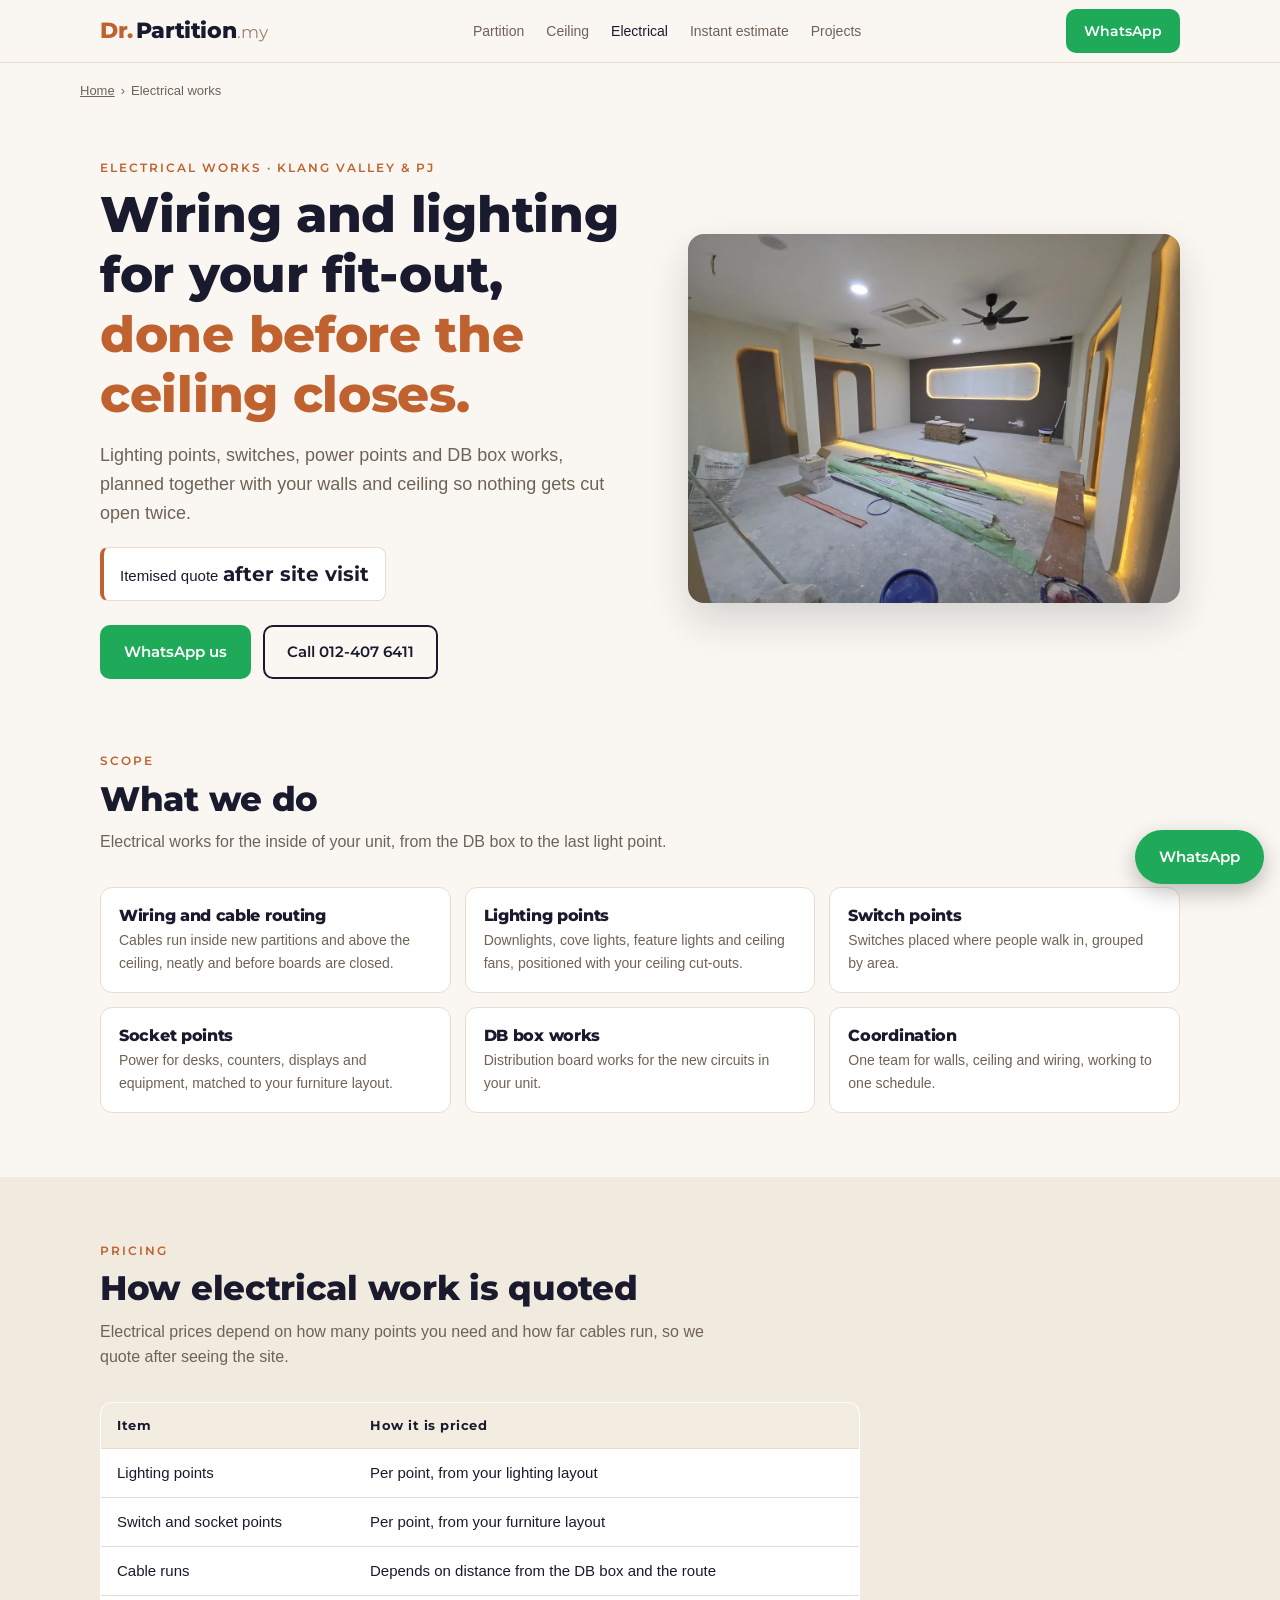
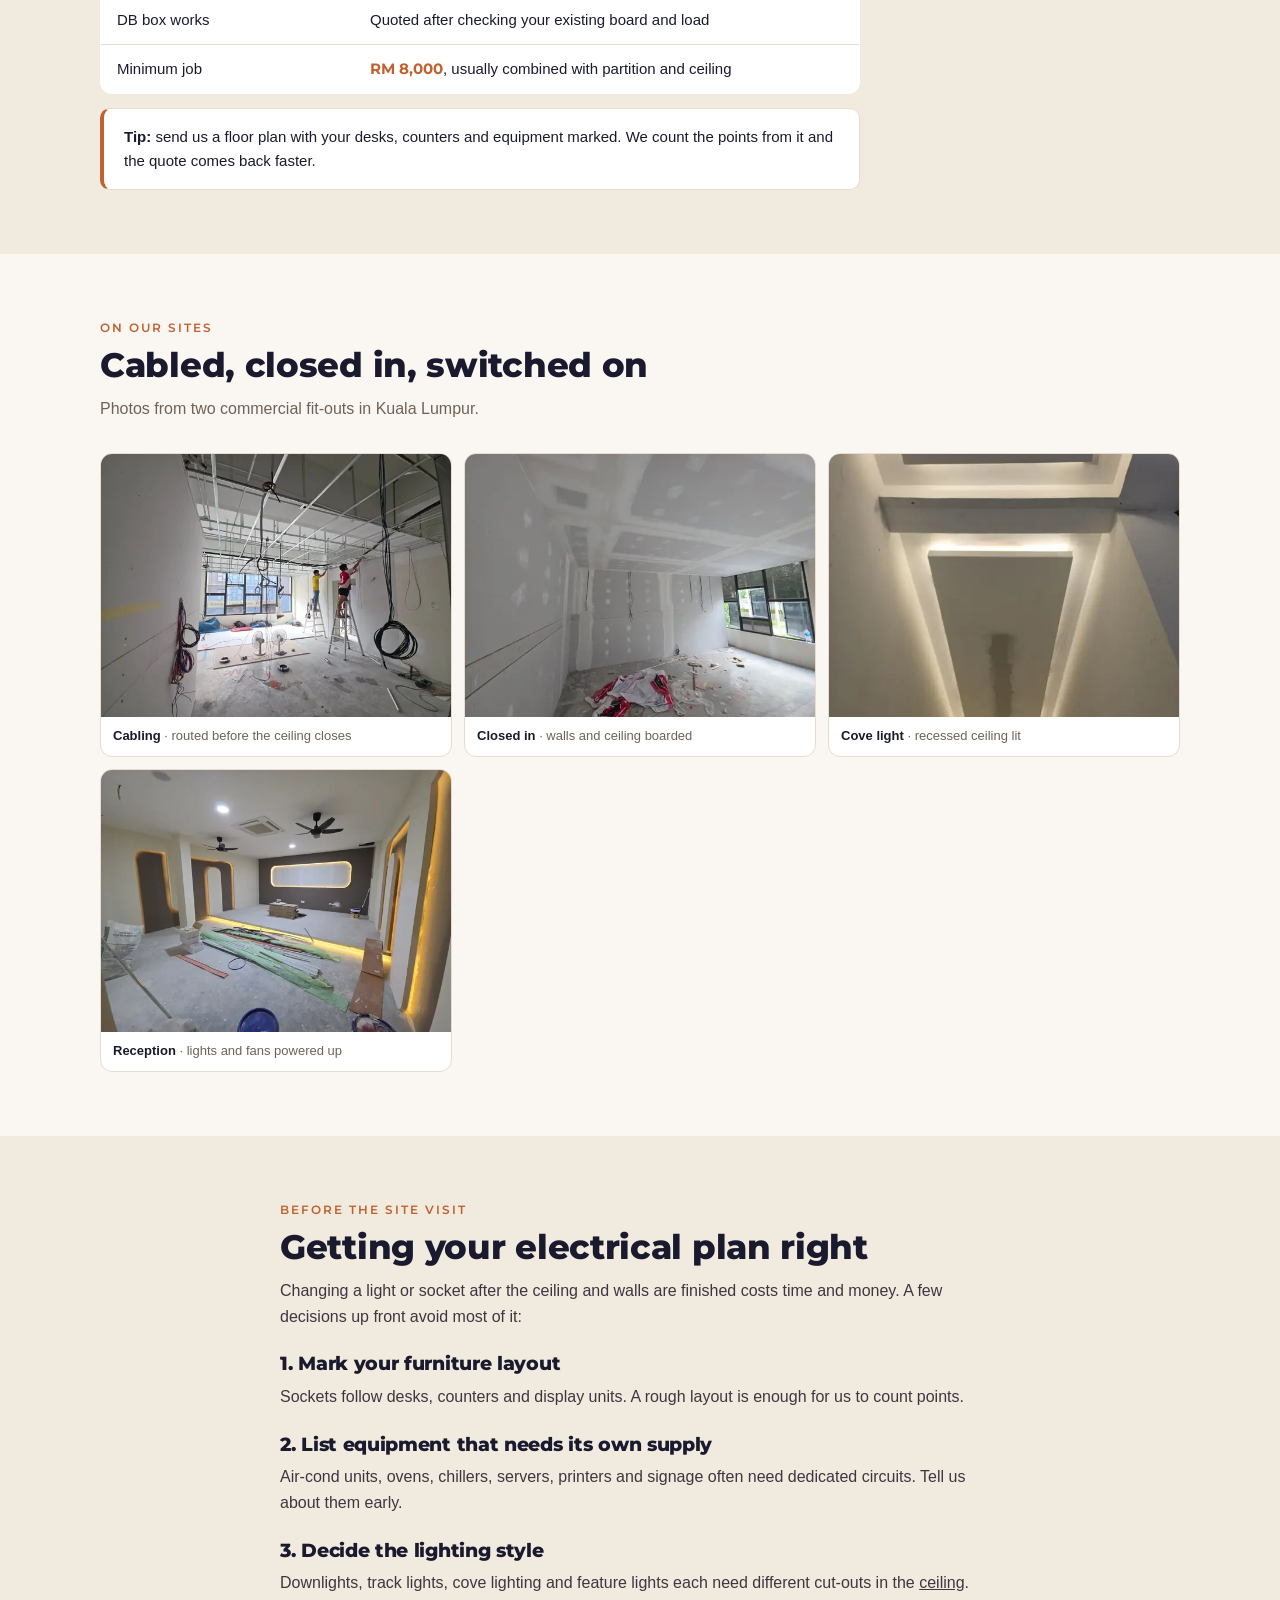
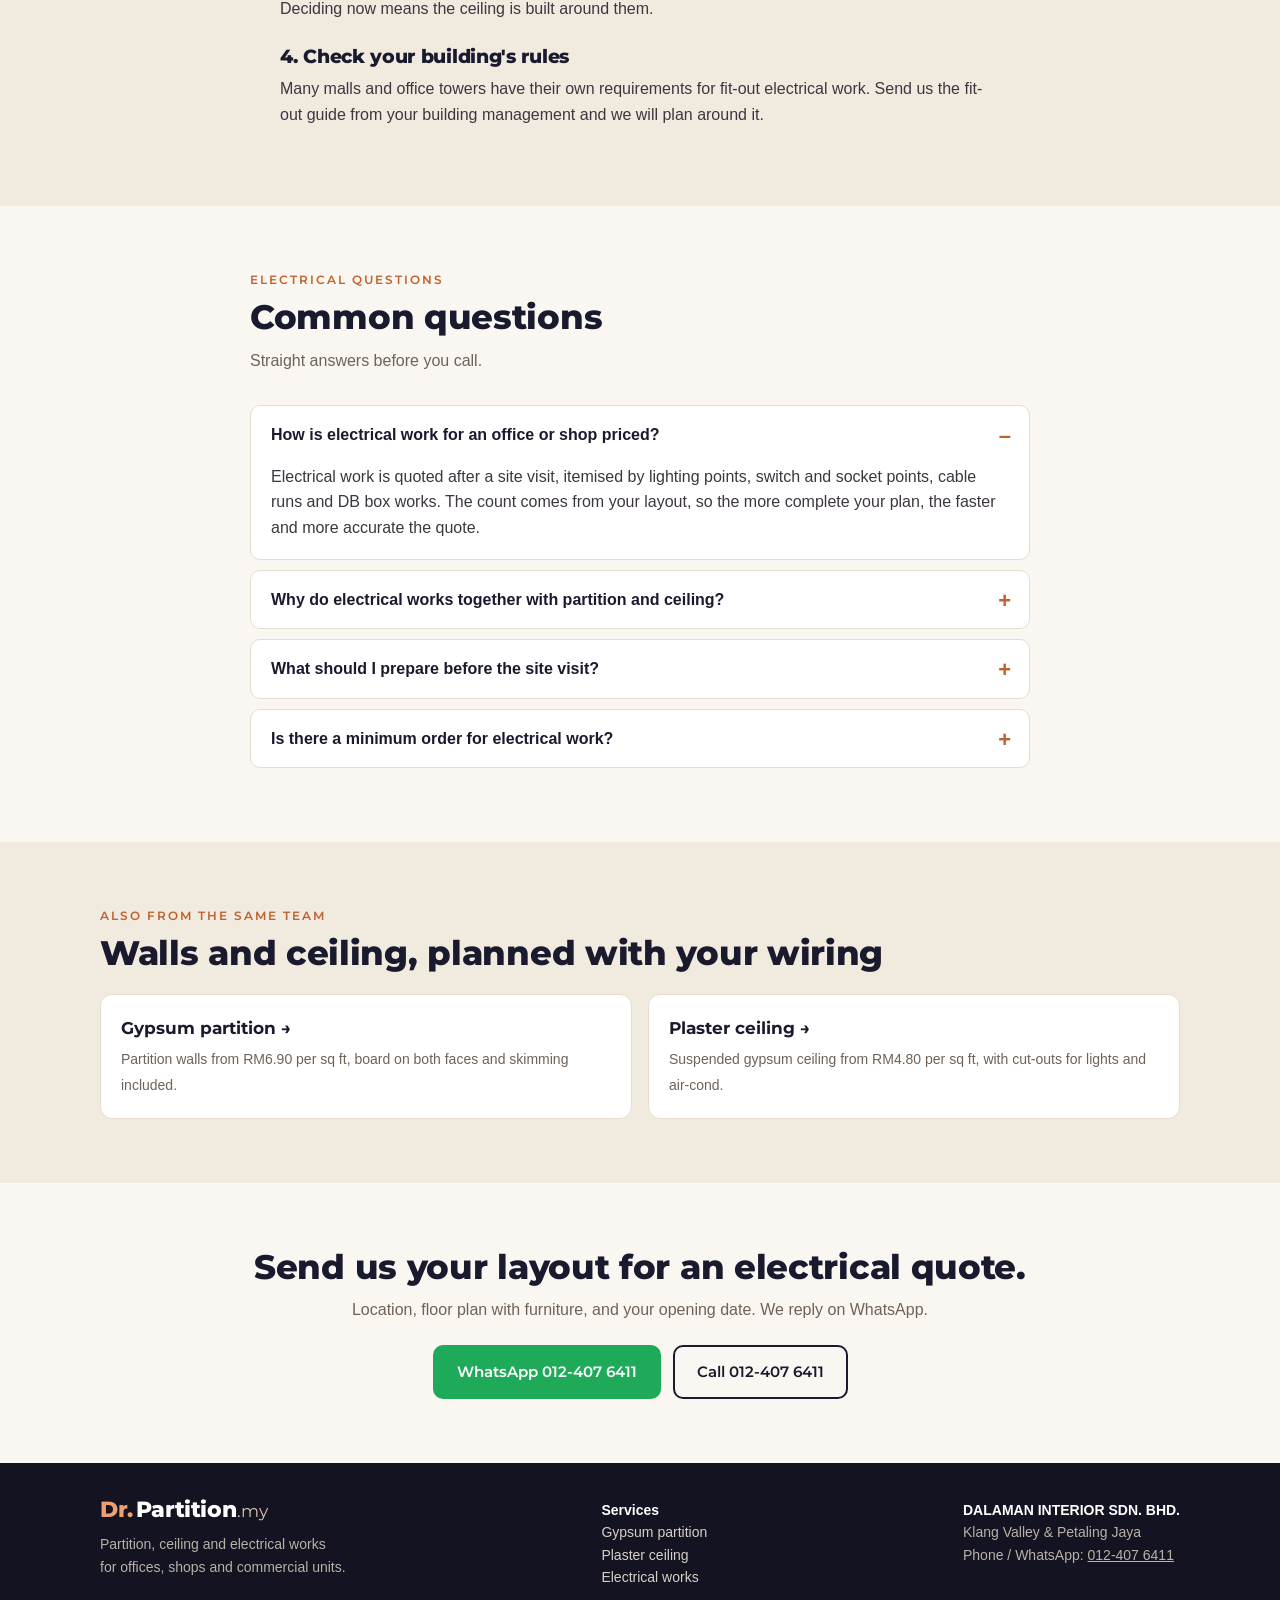
==== electrical/index.html @ 909a87c6 "Add partition, ceiling and electrical service pages Shared styles moved to css/site.css; home page l" ====
<!DOCTYPE html>
<html lang="en-MY">
<head>
<meta charset="UTF-8">
<meta name="viewport" content="width=device-width, initial-scale=1">
<title>Office &amp; Shop Electrical Works: Wiring, Lighting, DB Box | Klang Valley | Dr. Partition</title>
<meta name="description" content="Electrical works for office and shop fit-outs in Klang Valley and PJ: wiring, lighting points, switch and socket points and DB box works, done together with your partition and ceiling. Itemised quote after a site visit.">
<link rel="canonical" href="https://drpartition.my/electrical/">
<meta property="og:type" content="website">
<meta property="og:title" content="Office and Shop Electrical Works | Dr. Partition">
<meta property="og:description" content="Wiring, lighting, switch and socket points and DB box works, planned with your walls and ceiling.">
<meta property="og:url" content="https://drpartition.my/electrical/">
<meta property="og:image" content="https://drpartition.my/img/b5-reception.webp">
<meta name="theme-color" content="#1a1a2e">
<link rel="icon" href="data:image/svg+xml,%3Csvg xmlns='http://www.w3.org/2000/svg' viewBox='0 0 64 64'%3E%3Crect width='64' height='64' rx='12' fill='%231a1a2e'/%3E%3Ctext x='32' y='44' font-family='Arial' font-weight='800' font-size='34' text-anchor='middle' fill='%23f0a070'%3EDr%3C/text%3E%3C/svg%3E">
<link rel="preconnect" href="https://fonts.googleapis.com">
<link rel="preconnect" href="https://fonts.gstatic.com" crossorigin>
<link rel="stylesheet" href="https://fonts.googleapis.com/css2?family=Montserrat:wght@400;600;800&display=swap">
<link rel="stylesheet" href="../css/site.css">
<script type="application/ld+json">
{
  "@context":"https://schema.org",
  "@type":"Service",
  "name":"Electrical works for office and shop fit-outs",
  "serviceType":"Electrical wiring and lighting installation",
  "url":"https://drpartition.my/electrical/",
  "description":"Wiring and cable routing, lighting points, switch and socket points and DB box works for offices, shops and commercial units, coordinated with partition and ceiling works.",
  "provider":{"@type":"GeneralContractor","name":"Dr. Partition.my","legalName":"DALAMAN INTERIOR SDN. BHD.","telephone":"+60124076411","url":"https://drpartition.my/"},
  "areaServed":[{"@type":"City","name":"Petaling Jaya"},{"@type":"City","name":"Kuala Lumpur"},{"@type":"AdministrativeArea","name":"Klang Valley"}]
}
</script>
<script type="application/ld+json">
{
  "@context":"https://schema.org",
  "@type":"BreadcrumbList",
  "itemListElement":[
    {"@type":"ListItem","position":1,"name":"Home","item":"https://drpartition.my/"},
    {"@type":"ListItem","position":2,"name":"Electrical works","item":"https://drpartition.my/electrical/"}
  ]
}
</script>
<script type="application/ld+json">
{
  "@context":"https://schema.org",
  "@type":"FAQPage",
  "mainEntity":[
    {"@type":"Question","name":"How is electrical work for an office or shop priced?","acceptedAnswer":{"@type":"Answer","text":"Electrical work is quoted after a site visit, itemised by lighting points, switch and socket points, cable runs and DB box works. The count comes from your layout, so the more complete your plan, the faster and more accurate the quote."}},
    {"@type":"Question","name":"Why do electrical works together with partition and ceiling?","acceptedAnswer":{"@type":"Answer","text":"Cables have to run inside the walls and above the ceiling before the boards are closed. When one team does all three, wiring is pulled at the right moment and nothing has to be cut open again."}},
    {"@type":"Question","name":"What should I prepare before the site visit?","acceptedAnswer":{"@type":"Answer","text":"A floor plan with your furniture layout, where you want lights, switches and power points, and any equipment that needs its own supply such as air-cond, ovens, servers or signage."}},
    {"@type":"Question","name":"Is there a minimum order for electrical work?","acceptedAnswer":{"@type":"Answer","text":"Our minimum job is RM 8,000. Most clients combine electrical work with partition and ceiling works for their fit-out, which usually brings the job above the minimum."}}
  ]
}
</script>
</head>
<body>

<header class="top">
  <div class="wrap">
    <a href="../" class="brand" aria-label="Dr. Partition.my home"><span class="b-dr">Dr.</span><span>Partition</span><span class="b-tld">.my</span></a>
    <nav aria-label="Pages">
      <a href="../gypsum-partition/">Partition</a>
      <a href="../plaster-ceiling/">Ceiling</a>
      <a href="../electrical/" aria-current="page" style="color:var(--ink)">Electrical</a>
      <a href="../#estimate">Instant estimate</a>
      <a href="../#projects">Projects</a>
    </nav>
    <a class="btn btn-wa btn-sm" data-wa="Hi Dr. Partition, I'd like a quote for electrical works.">WhatsApp</a>
  </div>
</header>

<div class="wrap crumbs"><a href="../">Home</a><span>›</span>Electrical works</div>

<section class="hero">
  <div class="wrap">
    <div>
      <div class="eyebrow">Electrical works · Klang Valley &amp; PJ</div>
      <h1>Wiring and lighting for your fit-out, <em>done before the ceiling closes.</em></h1>
      <p class="sub">Lighting points, switches, power points and DB box works, planned together with your walls and ceiling so nothing gets cut open twice.</p>
      <div class="price-line">Itemised quote <b>after site visit</b></div>
      <div class="cta-row">
        <a class="btn btn-wa" data-wa="Hi Dr. Partition, I'd like a quote for electrical works.">WhatsApp us</a>
        <a class="btn btn-line" href="tel:+60124076411">Call 012-407 6411</a>
      </div>
    </div>
    <div class="hero-img"><img src="../img/b5-reception.webp" width="1200" height="900" alt="Reception area with downlights, feature wall lighting and ceiling fans installed" fetchpriority="high"></div>
  </div>
</section>

<section style="padding-top:24px">
  <div class="wrap">
    <div class="eyebrow">Scope</div>
    <h2>What we do</h2>
    <p class="lead">Electrical works for the inside of your unit, from the DB box to the last light point.</p>
    <div class="uses">
      <div><h3>Wiring and cable routing</h3><p>Cables run inside new partitions and above the ceiling, neatly and before boards are closed.</p></div>
      <div><h3>Lighting points</h3><p>Downlights, cove lights, feature lights and ceiling fans, positioned with your ceiling cut-outs.</p></div>
      <div><h3>Switch points</h3><p>Switches placed where people walk in, grouped by area.</p></div>
      <div><h3>Socket points</h3><p>Power for desks, counters, displays and equipment, matched to your furniture layout.</p></div>
      <div><h3>DB box works</h3><p>Distribution board works for the new circuits in your unit.</p></div>
      <div><h3>Coordination</h3><p>One team for walls, ceiling and wiring, working to one schedule.</p></div>
    </div>
  </div>
</section>

<section style="background:#f1eadf">
  <div class="wrap">
    <div class="eyebrow">Pricing</div>
    <h2>How electrical work is quoted</h2>
    <p class="lead">Electrical prices depend on how many points you need and how far cables run, so we quote after seeing the site.</p>
    <table class="price-table">
      <thead><tr><th>Item</th><th>How it is priced</th></tr></thead>
      <tbody>
        <tr><td>Lighting points</td><td>Per point, from your lighting layout</td></tr>
        <tr><td>Switch and socket points</td><td>Per point, from your furniture layout</td></tr>
        <tr><td>Cable runs</td><td>Depends on distance from the DB box and the route</td></tr>
        <tr><td>DB box works</td><td>Quoted after checking your existing board and load</td></tr>
        <tr><td>Minimum job</td><td><b>RM 8,000</b>, usually combined with partition and ceiling</td></tr>
      </tbody>
    </table>
    <div class="example"><b>Tip:</b> send us a floor plan with your desks, counters and equipment marked. We count the points from it and the quote comes back faster.</div>
  </div>
</section>

<section id="projects">
  <div class="wrap">
    <div class="eyebrow">On our sites</div>
    <h2>Cabled, closed in, switched on</h2>
    <p class="lead">Photos from two commercial fit-outs in Kuala Lumpur.</p>
    <div class="strip">
      <figure><img loading="lazy" src="../img/a5-cabling-s.webp" width="600" height="450" alt="Electrical cables routed through the ceiling space"><figcaption><b>Cabling</b> · routed before the ceiling closes</figcaption></figure>
      <figure><img loading="lazy" src="../img/a6-walls-ceiling-s.webp" width="600" height="450" alt="Walls and ceiling boarded after cabling"><figcaption><b>Closed in</b> · walls and ceiling boarded</figcaption></figure>
      <figure><img loading="lazy" src="../img/b4-lit-ceiling-s.webp" width="600" height="450" alt="Recessed ceiling with cove lighting switched on"><figcaption><b>Cove light</b> · recessed ceiling lit</figcaption></figure>
      <figure><img loading="lazy" src="../img/b5-reception-s.webp" width="600" height="450" alt="Reception with downlights and ceiling fans"><figcaption><b>Reception</b> · lights and fans powered up</figcaption></figure>
    </div>
  </div>
</section>

<section style="background:#f1eadf">
  <div class="wrap prose">
    <div class="eyebrow">Before the site visit</div>
    <h2>Getting your electrical plan right</h2>
    <p>Changing a light or socket after the ceiling and walls are finished costs time and money. A few decisions up front avoid most of it:</p>
    <h3>1. Mark your furniture layout</h3>
    <p>Sockets follow desks, counters and display units. A rough layout is enough for us to count points.</p>
    <h3>2. List equipment that needs its own supply</h3>
    <p>Air-cond units, ovens, chillers, servers, printers and signage often need dedicated circuits. Tell us about them early.</p>
    <h3>3. Decide the lighting style</h3>
    <p>Downlights, track lights, cove lighting and feature lights each need different cut-outs in the <a href="../plaster-ceiling/">ceiling</a>. Deciding now means the ceiling is built around them.</p>
    <h3>4. Check your building's rules</h3>
    <p>Many malls and office towers have their own requirements for fit-out electrical work. Send us the fit-out guide from your building management and we will plan around it.</p>
  </div>
</section>

<section id="faq">
  <div class="wrap" style="max-width:820px">
    <div class="eyebrow">Electrical questions</div>
    <h2>Common questions</h2>
    <p class="lead">Straight answers before you call.</p>
    <details open><summary>How is electrical work for an office or shop priced?</summary><p>Electrical work is quoted after a site visit, itemised by lighting points, switch and socket points, cable runs and DB box works. The count comes from your layout, so the more complete your plan, the faster and more accurate the quote.</p></details>
    <details><summary>Why do electrical works together with partition and ceiling?</summary><p>Cables have to run inside the walls and above the ceiling before the boards are closed. When one team does all three, wiring is pulled at the right moment and nothing has to be cut open again.</p></details>
    <details><summary>What should I prepare before the site visit?</summary><p>A floor plan with your furniture layout, where you want lights, switches and power points, and any equipment that needs its own supply such as air-cond, ovens, servers or signage.</p></details>
    <details><summary>Is there a minimum order for electrical work?</summary><p>Our minimum job is RM 8,000. Most clients combine electrical work with partition and ceiling works for their fit-out, which usually brings the job above the minimum.</p></details>
  </div>
</section>

<section style="background:#f1eadf">
  <div class="wrap">
    <div class="eyebrow">Also from the same team</div>
    <h2>Walls and ceiling, planned with your wiring</h2>
    <div class="related" style="margin-top:20px">
      <a href="../gypsum-partition/"><b>Gypsum partition →</b><span>Partition walls from RM6.90 per sq ft, board on both faces and skimming included.</span></a>
      <a href="../plaster-ceiling/"><b>Plaster ceiling →</b><span>Suspended gypsum ceiling from RM4.80 per sq ft, with cut-outs for lights and air-cond.</span></a>
    </div>
  </div>
</section>

<section class="final">
  <div class="wrap">
    <h2>Send us your layout for an electrical quote.</h2>
    <p style="color:var(--muted)">Location, floor plan with furniture, and your opening date. We reply on WhatsApp.</p>
    <div class="cta-row">
      <a class="btn btn-wa" data-wa="Hi Dr. Partition, I'd like a quote for electrical works. Location: ">WhatsApp 012-407 6411</a>
      <a class="btn btn-line" href="tel:+60124076411">Call 012-407 6411</a>
    </div>
  </div>
</section>

<footer>
  <div class="wrap">
    <div>
      <a href="../" class="brand on-dark"><span class="b-dr">Dr.</span><span>Partition</span><span class="b-tld">.my</span></a>
      <p style="margin-top:10px">Partition, ceiling and electrical works<br>for offices, shops and commercial units.</p>
    </div>
    <div class="links">
      <b>Services</b>
      <a href="../gypsum-partition/">Gypsum partition</a>
      <a href="../plaster-ceiling/">Plaster ceiling</a>
      <a href="../electrical/">Electrical works</a>
    </div>
    <div>
      <b>DALAMAN INTERIOR SDN. BHD.</b><br>
      Klang Valley &amp; Petaling Jaya<br>
      Phone / WhatsApp: <a href="tel:+60124076411">012-407 6411</a>
    </div>
  </div>
</footer>

<a class="btn btn-wa float-wa" data-wa="Hi Dr. Partition, I'd like a quote for electrical works." aria-label="WhatsApp Dr. Partition">WhatsApp</a>

<script>
document.querySelectorAll('[data-wa]').forEach(function (a) {
  a.href = 'https://wa.me/60124076411?text=' + encodeURIComponent(a.getAttribute('data-wa'));
  a.target = '_blank'; a.rel = 'noopener';
});
</script>
</body>
</html>
---- css/site.css ----
:root { --ink:#1a1a2e; --accent:#c0622f; --accent-d:#a4501f; --muted:#6f6257; --line:#e6ddd0; --bg:#faf7f2; --card:#fff; --wa:#1faa59; }
* { box-sizing:border-box; margin:0; padding:0; }
html { scroll-behavior:smooth; }
body { font-family:-apple-system,BlinkMacSystemFont,'Segoe UI',Roboto,sans-serif; color:var(--ink); background:var(--bg); line-height:1.6; font-size:16px; }
img { max-width:100%; height:auto; display:block; }
a { color:inherit; }
h1,h2,h3 { font-family:'Montserrat',sans-serif; line-height:1.2; letter-spacing:-.3px; }
h2 { font-size:clamp(24px,3.4vw,34px); font-weight:800; margin-bottom:10px; }
.wrap { max-width:1120px; margin:0 auto; padding:0 20px; }
section { padding:64px 0; }
.lead { color:var(--muted); max-width:640px; margin-bottom:32px; }
.eyebrow { font-family:'Montserrat',sans-serif; font-weight:600; font-size:12px; letter-spacing:2px; text-transform:uppercase; color:var(--accent); margin-bottom:8px; }

.brand { font-family:'Montserrat',sans-serif; font-weight:800; font-size:22px; letter-spacing:-.4px; color:var(--ink); text-decoration:none; white-space:nowrap; display:inline-flex; align-items:baseline; line-height:1; }
.brand .b-dr { color:var(--accent); margin-right:3px; }
.brand .b-tld { font-weight:400; color:#9a8470; letter-spacing:0; font-size:.78em; margin-left:1px; }
.brand.on-dark { color:#fff; } .brand.on-dark .b-dr { color:#f0a070; } .brand.on-dark .b-tld { color:#d9c7b3; }

header.top { position:sticky; top:0; z-index:20; background:rgba(250,247,242,.94); backdrop-filter:blur(8px); border-bottom:1px solid var(--line); }
header.top .wrap { display:flex; align-items:center; justify-content:space-between; height:62px; gap:16px; }
header.top nav { display:flex; gap:22px; font-size:14px; }
header.top nav a { text-decoration:none; color:var(--muted); }
header.top nav a:hover { color:var(--ink); }

.btn { display:inline-flex; align-items:center; justify-content:center; gap:8px; font-family:'Montserrat',sans-serif; font-weight:600; font-size:15px; padding:13px 22px; border-radius:10px; text-decoration:none; border:2px solid transparent; cursor:pointer; white-space:nowrap; }
.btn-wa { background:var(--wa); color:#fff; } .btn-wa:hover { background:#17904a; }
.btn-main { background:var(--accent); color:#fff; } .btn-main:hover { background:var(--accent-d); }
.btn-line { border-color:var(--ink); color:var(--ink); background:transparent; } .btn-line:hover { background:var(--ink); color:#fff; }
.btn-sm { padding:9px 16px; font-size:14px; }

.hero { padding:56px 0 48px; }
.hero .wrap { display:grid; grid-template-columns:1.05fr .95fr; gap:44px; align-items:center; }
.hero h1 { font-size:clamp(30px,4.6vw,50px); font-weight:800; margin-bottom:16px; }
.hero h1 em { font-style:normal; color:var(--accent); }
.hero p.sub { font-size:18px; color:var(--muted); margin-bottom:20px; max-width:520px; }
.price-line { display:inline-block; background:#fff; border:1px solid var(--line); border-left:4px solid var(--accent); border-radius:8px; padding:10px 16px; margin-bottom:24px; font-size:15px; }
.price-line b { font-family:'Montserrat',sans-serif; font-size:20px; }
.cta-row { display:flex; flex-wrap:wrap; gap:12px; }
.hero-img { border-radius:16px; overflow:hidden; aspect-ratio:4/3; background:#ddd; box-shadow:0 18px 40px rgba(26,26,46,.16); }
.hero-img img { width:100%; height:100%; object-fit:cover; }

.facts { background:var(--ink); color:#fff; padding:0; }
.facts .wrap { display:grid; grid-template-columns:repeat(4,1fr); }
.fact { padding:22px 14px; text-align:center; border-left:1px solid rgba(255,255,255,.12); }
.fact:first-child { border-left:0; }
.fact b { display:block; font-family:'Montserrat',sans-serif; font-size:22px; font-weight:800; color:#f0a070; }
.fact span { font-size:13px; color:#d6d0c8; }

.cards { display:grid; grid-template-columns:repeat(3,1fr); gap:20px; }
.card { background:var(--card); border:1px solid var(--line); border-radius:14px; padding:26px; display:flex; flex-direction:column; }
.card h3 { font-size:20px; font-weight:800; margin-bottom:6px; }
.card .from { font-family:'Montserrat',sans-serif; font-weight:800; font-size:26px; color:var(--accent); margin:6px 0 2px; }
.card .from small { display:block; font-size:13px; font-weight:600; color:var(--muted); }
.card ul { list-style:none; margin-top:14px; font-size:15px; color:#3d3640; }
.card li { padding:5px 0 5px 22px; position:relative; }
.card li::before { content:""; position:absolute; left:2px; top:13px; width:10px; height:6px; border-left:2px solid var(--accent); border-bottom:2px solid var(--accent); transform:rotate(-45deg); }

#estimate { background:#f1eadf; }
.calc { display:grid; grid-template-columns:1fr 1fr; gap:28px; background:#fff; border:1px solid var(--line); border-radius:16px; padding:28px; }
.field { margin-bottom:18px; }
.field label { display:block; font-weight:600; font-size:14px; margin-bottom:4px; }
.field small { display:block; color:var(--muted); font-size:13px; margin-bottom:6px; }
.field input[type=number] { width:100%; padding:12px 14px; font-size:17px; border:1px solid #cfc4b4; border-radius:9px; background:#fff; color:var(--ink); }
.field input[type=number]:focus { outline:2px solid var(--accent); border-color:var(--accent); }
.check { display:flex; gap:10px; align-items:flex-start; font-size:15px; }
.check input { width:20px; height:20px; margin-top:2px; accent-color:var(--accent); }
.result { background:var(--ink); color:#fff; border-radius:12px; padding:24px; display:flex; flex-direction:column; justify-content:center; }
.result .r-label { font-size:13px; letter-spacing:1.5px; text-transform:uppercase; color:#d6d0c8; }
.result .r-amt { font-family:'Montserrat',sans-serif; font-weight:800; font-size:clamp(24px,3.4vw,34px); color:#f0a070; margin:6px 0 10px; }
.result .r-note { font-size:14px; color:#e9e4dc; margin-bottom:18px; min-height:44px; }
.result .fine { font-size:12px; color:#b9b2a8; margin-top:14px; }

.why { display:grid; grid-template-columns:repeat(4,1fr); gap:18px; }
.why div { border-top:3px solid var(--accent); padding-top:14px; }
.why h3 { font-size:17px; font-weight:800; margin-bottom:6px; }
.why p { font-size:15px; color:var(--muted); }

.proj { margin-bottom:40px; }
.proj-head { display:flex; flex-wrap:wrap; align-items:baseline; gap:10px; margin-bottom:14px; }
.proj-head h3 { font-size:20px; font-weight:800; }
.tag { font-size:12px; font-weight:600; background:#f3e3d6; color:var(--accent-d); border-radius:20px; padding:3px 10px; }
.strip { display:grid; grid-template-columns:repeat(3,1fr); gap:12px; }
figure { background:#fff; border:1px solid var(--line); border-radius:12px; overflow:hidden; }
figure img { width:100%; aspect-ratio:4/3; object-fit:cover; background:#e9e2d6; }
figcaption { padding:9px 12px; font-size:13px; color:var(--muted); }
figcaption b { color:var(--ink); }

.steps { display:grid; grid-template-columns:repeat(4,1fr); gap:18px; counter-reset:s; }
.step { background:#fff; border:1px solid var(--line); border-radius:12px; padding:20px; counter-increment:s; }
.step::before { content:counter(s); display:inline-flex; width:32px; height:32px; border-radius:50%; background:var(--accent); color:#fff; align-items:center; justify-content:center; font-family:'Montserrat',sans-serif; font-weight:800; margin-bottom:10px; }
.step h3 { font-size:16px; font-weight:800; margin-bottom:4px; }
.step p { font-size:14px; color:var(--muted); }

#id-firms { background:var(--ink); color:#fff; }
#id-firms .wrap { display:grid; grid-template-columns:1.2fr .8fr; gap:36px; align-items:center; }
#id-firms p { color:#d6d0c8; margin-bottom:10px; }
#id-firms ul { list-style:none; margin:14px 0 0; }
#id-firms li { padding:6px 0 6px 24px; position:relative; color:#efeae2; }
#id-firms li::before { content:""; position:absolute; left:2px; top:15px; width:10px; height:6px; border-left:2px solid #f0a070; border-bottom:2px solid #f0a070; transform:rotate(-45deg); }
#id-firms .box { background:rgba(255,255,255,.06); border:1px solid rgba(255,255,255,.14); border-radius:14px; padding:26px; text-align:center; }

details { background:#fff; border:1px solid var(--line); border-radius:10px; margin-bottom:10px; }
summary { cursor:pointer; padding:16px 20px; font-weight:600; list-style:none; position:relative; padding-right:44px; }
summary::-webkit-details-marker { display:none; }
summary::after { content:"+"; position:absolute; right:18px; top:12px; font-size:22px; color:var(--accent); }
details[open] summary::after { content:"–"; }
details p { padding:0 20px 18px; color:#3d3640; }

.final { text-align:center; }
.final .cta-row { justify-content:center; margin-top:22px; }
footer { background:#131322; color:#b9b2a8; padding:36px 0 90px; font-size:14px; }
footer .wrap { display:flex; flex-wrap:wrap; justify-content:space-between; gap:20px; }
footer b { color:#fff; }
.float-wa { position:fixed; right:16px; bottom:16px; z-index:30; box-shadow:0 8px 22px rgba(0,0,0,.25); border-radius:40px; }

@media (max-width:900px) {
  .hero .wrap, .calc, #id-firms .wrap { grid-template-columns:1fr; }
  .cards, .why, .steps { grid-template-columns:1fr 1fr; }
  header.top nav { display:none; }
}
@media (max-width:600px) {
  section { padding:44px 0; }
  .hero { padding:32px 0 36px; }
  .cards, .why, .steps { grid-template-columns:1fr; }
  .facts .wrap { grid-template-columns:1fr 1fr; }
  .fact:nth-child(3) { border-left:0; }
  .fact:nth-child(n+3) { border-top:1px solid rgba(255,255,255,.12); }
  .strip { grid-template-columns:1fr 1fr; }
  .cta-row .btn { flex:1 1 100%; }
  .calc { padding:18px; }
}

/* sub pages */
.crumbs { font-size:13px; color:var(--muted); padding:18px 0 0; }
.crumbs a { color:var(--muted); }
.crumbs span { margin:0 6px; }
.split { display:grid; grid-template-columns:1fr 1fr; gap:22px; }
.box-in, .box-out { background:#fff; border:1px solid var(--line); border-radius:14px; padding:24px; }
.box-in { border-top:4px solid var(--wa); }
.box-out { border-top:4px solid #b9b2a8; }
.box-in h3, .box-out h3 { font-size:18px; font-weight:800; margin-bottom:8px; }
.ticks { list-style:none; font-size:15px; color:#3d3640; }
.ticks li { padding:5px 0 5px 22px; position:relative; }
.ticks li::before { content:""; position:absolute; left:2px; top:13px; width:10px; height:6px; border-left:2px solid var(--accent); border-bottom:2px solid var(--accent); transform:rotate(-45deg); }
.dashes { list-style:none; font-size:15px; color:#3d3640; }
.dashes li { padding:5px 0 5px 22px; position:relative; }
.dashes li::before { content:""; position:absolute; left:3px; top:16px; width:10px; height:2px; background:#b9b2a8; }
.prose { max-width:760px; }
.prose p { margin-bottom:14px; color:#3d3640; }
.prose h3 { font-size:19px; font-weight:800; margin:24px 0 8px; }
.price-table { width:100%; max-width:760px; border-collapse:collapse; background:#fff; border:1px solid var(--line); border-radius:12px; overflow:hidden; font-size:15px; margin:8px 0 14px; }
.price-table th, .price-table td { text-align:left; padding:12px 16px; border-bottom:1px solid var(--line); vertical-align:top; }
.price-table th { background:#f3ece1; font-family:'Montserrat',sans-serif; font-size:13px; letter-spacing:.5px; }
.price-table tr:last-child td { border-bottom:0; }
.price-table td b { font-family:'Montserrat',sans-serif; color:var(--accent); }
.example { background:#fff; border:1px solid var(--line); border-left:4px solid var(--accent); border-radius:10px; padding:16px 20px; max-width:760px; font-size:15px; }
.uses { display:grid; grid-template-columns:repeat(3,1fr); gap:14px; }
.uses div { background:#fff; border:1px solid var(--line); border-radius:12px; padding:18px; }
.uses h3 { font-size:16px; font-weight:800; margin-bottom:4px; }
.uses p { font-size:14px; color:var(--muted); }
.related { display:grid; grid-template-columns:repeat(2,1fr); gap:16px; }
.related a { display:block; background:#fff; border:1px solid var(--line); border-radius:12px; padding:20px; text-decoration:none; }
.related a:hover { border-color:var(--accent); }
.related b { font-family:'Montserrat',sans-serif; font-size:17px; display:block; margin-bottom:4px; }
.related span { font-size:14px; color:var(--muted); }
.card .more { margin-top:auto; padding-top:16px; font-family:'Montserrat',sans-serif; font-weight:600; font-size:14px; color:var(--accent); text-decoration:none; }
.card .more:hover { color:var(--accent-d); }
footer .links a { display:block; color:#d6d0c8; text-decoration:none; }
footer .links a:hover { color:#fff; }
@media (max-width:900px) { .split, .uses { grid-template-columns:1fr 1fr; } }
@media (max-width:600px) { .split, .uses, .related { grid-template-columns:1fr; } .price-table th, .price-table td { padding:10px 12px; } }
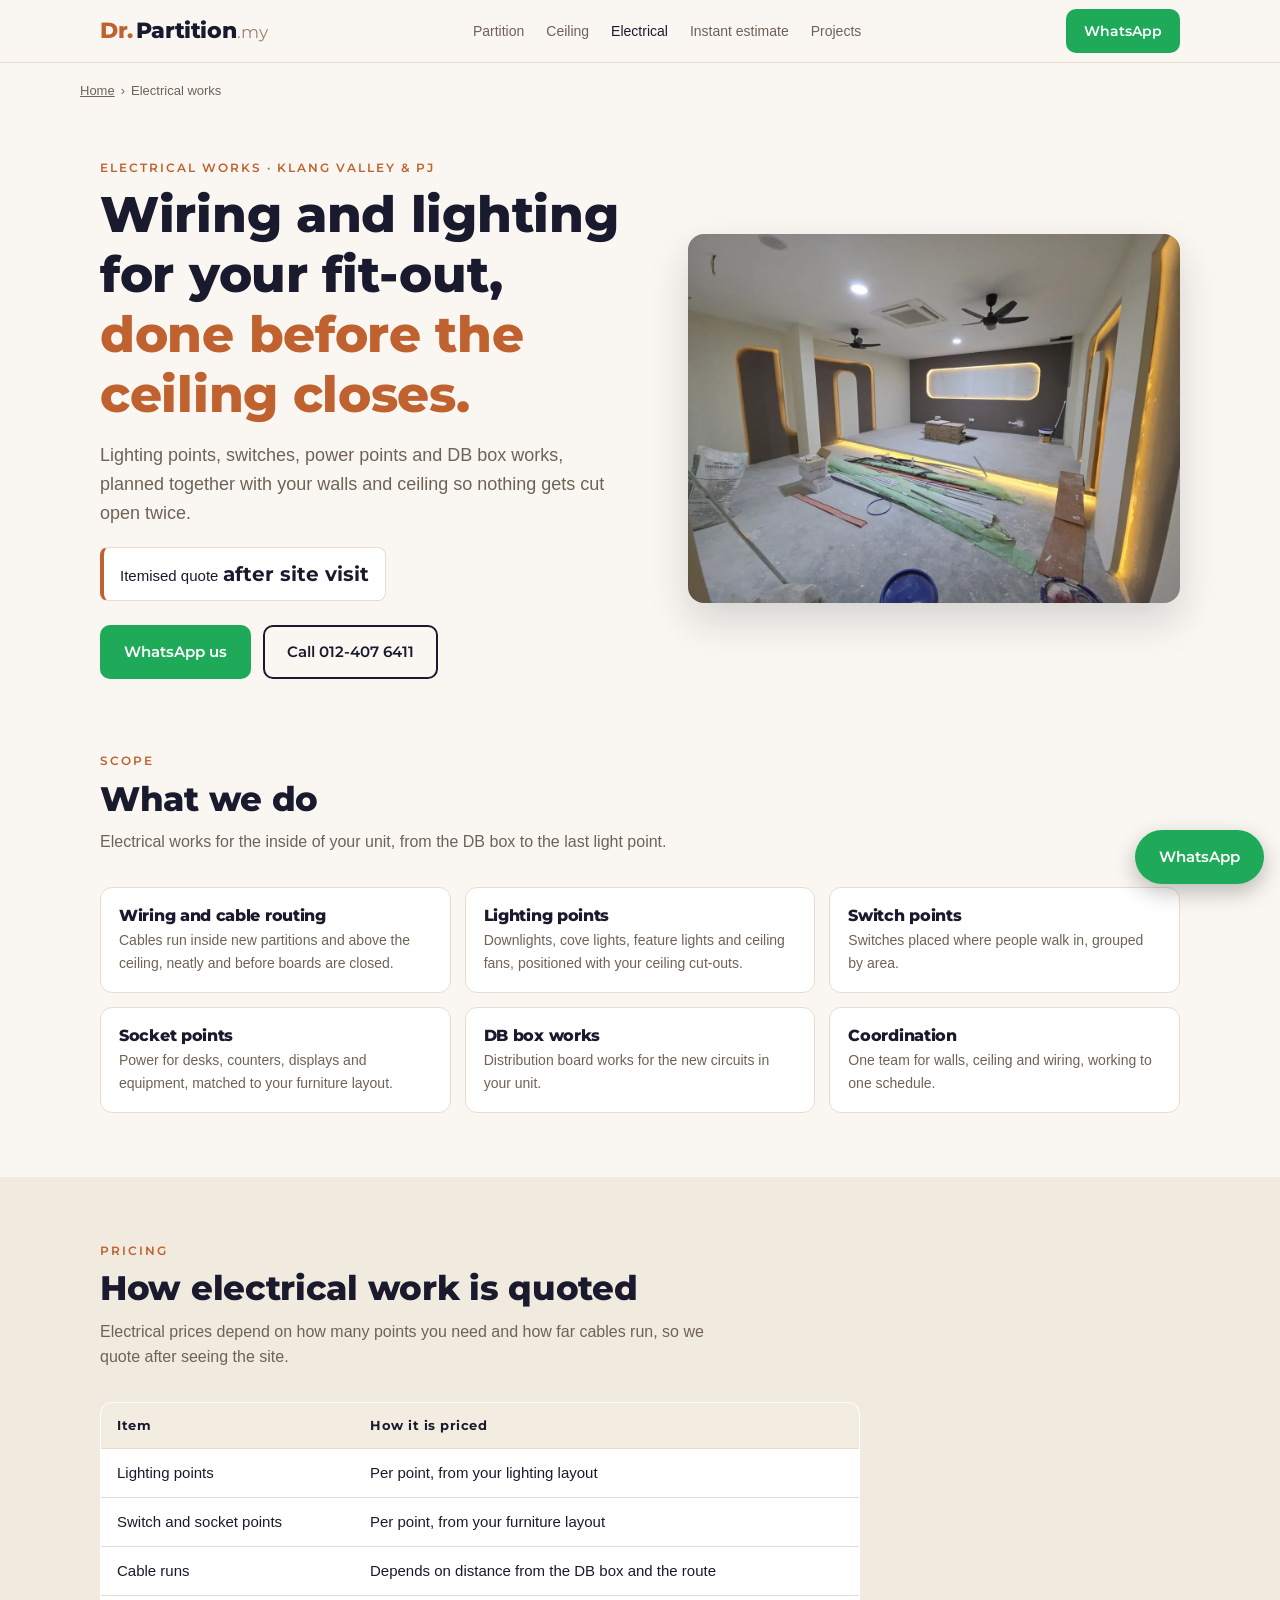
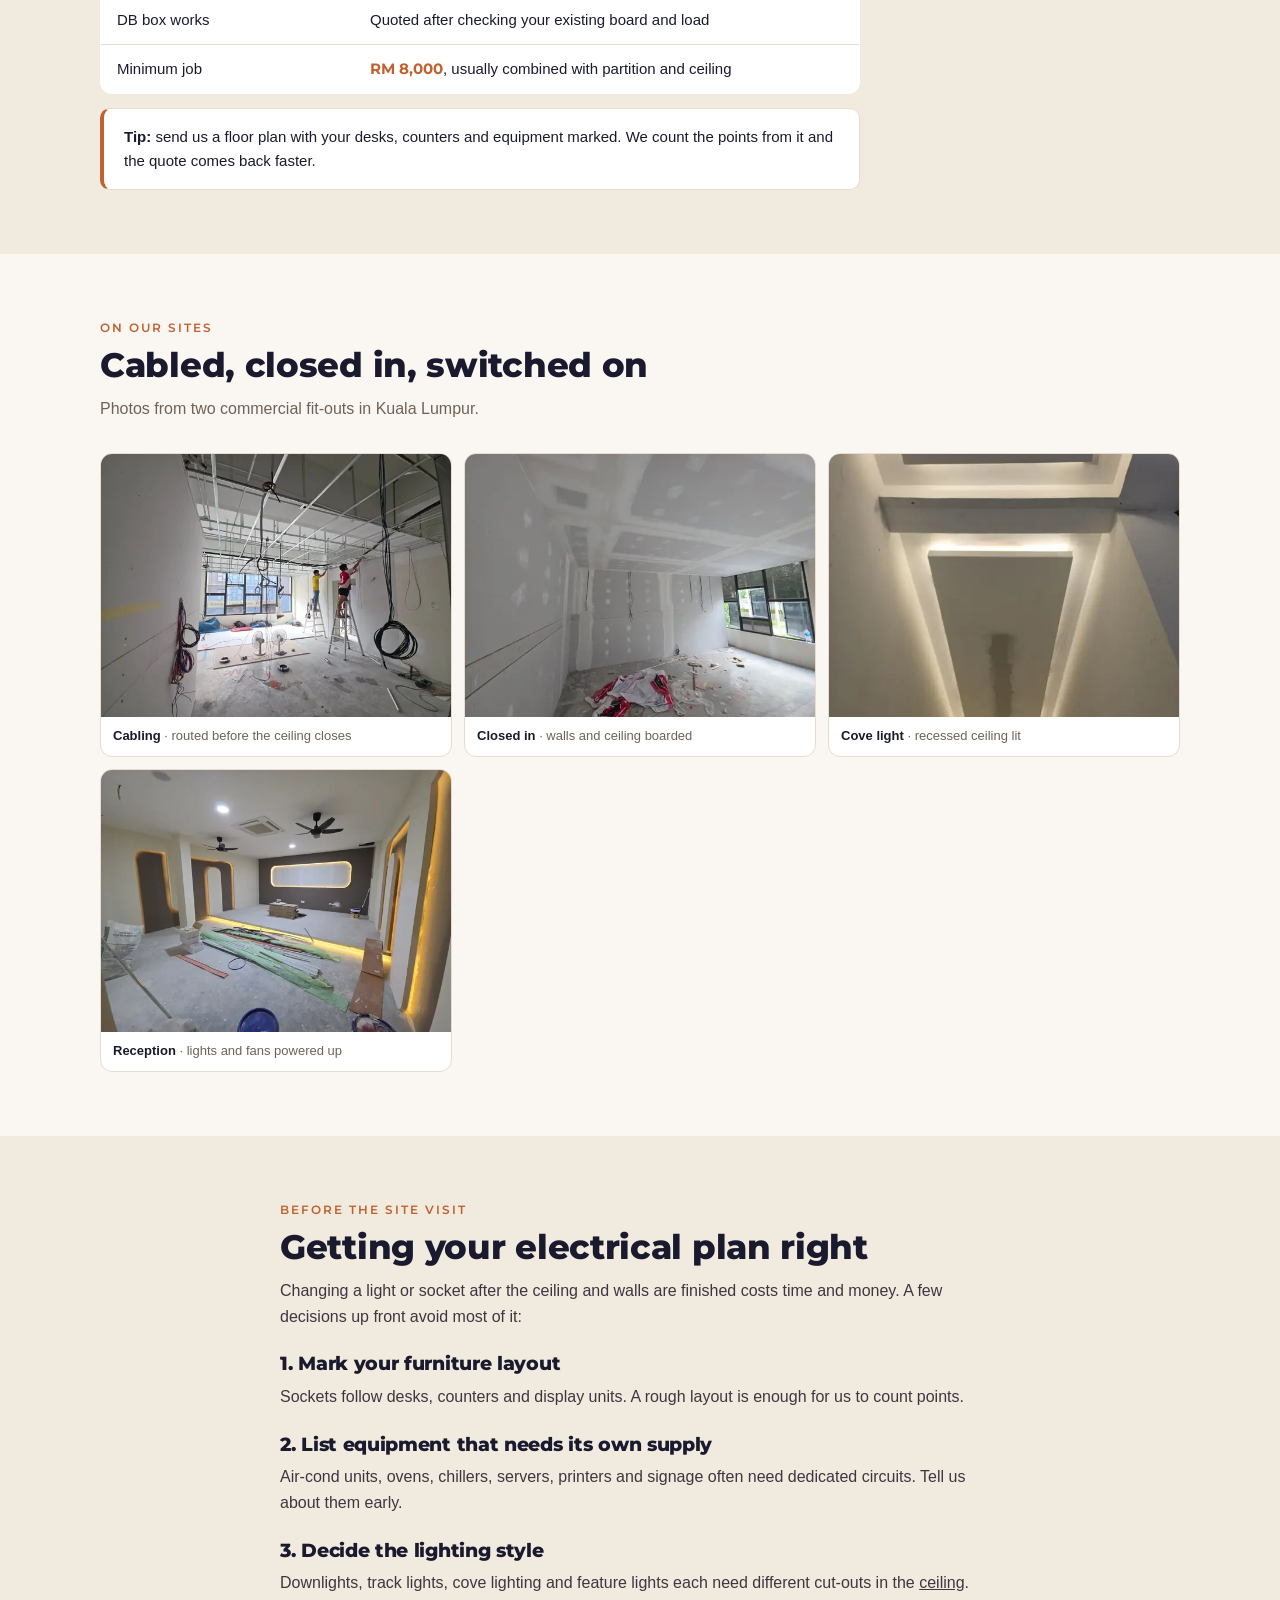
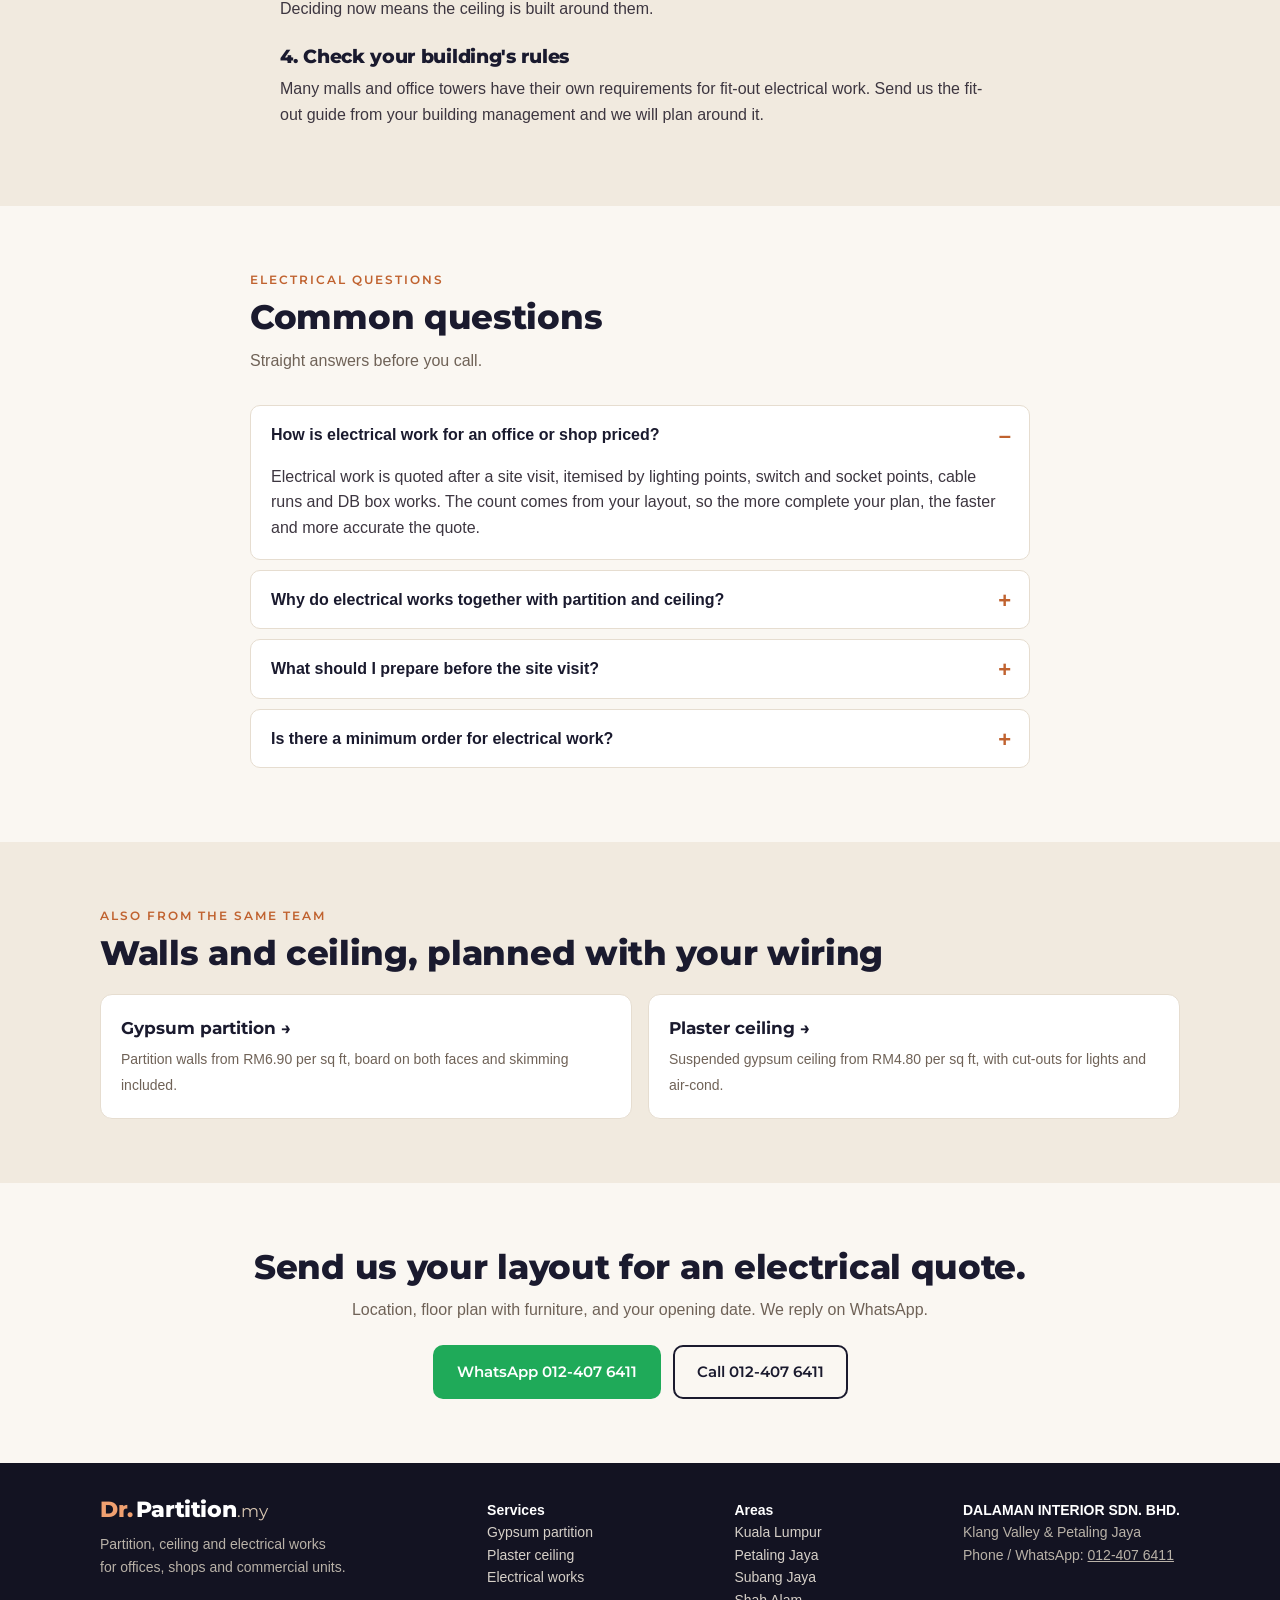
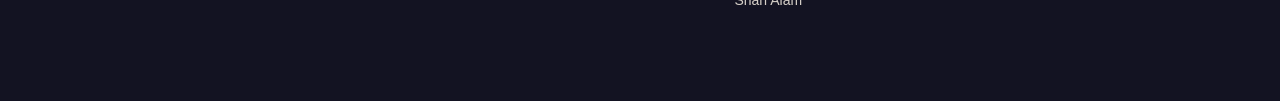
==== commit 61139161: "Add area pages (KL, PJ, Subang Jaya, Shah Alam), llms.txt, footer area links Co-Authored-By: Claude " ====
--- a/electrical/index.html
+++ b/electrical/index.html
@@ -197,6 +197,13 @@
       <a href="../plaster-ceiling/">Plaster ceiling</a>
       <a href="../electrical/">Electrical works</a>
     </div>
+    <div class="links">
+      <b>Areas</b>
+      <a href="../partition-ceiling-kuala-lumpur/">Kuala Lumpur</a>
+      <a href="../partition-ceiling-petaling-jaya/">Petaling Jaya</a>
+      <a href="../partition-ceiling-subang-jaya/">Subang Jaya</a>
+      <a href="../partition-ceiling-shah-alam/">Shah Alam</a>
+    </div>
     <div>
       <b>DALAMAN INTERIOR SDN. BHD.</b><br>
       Klang Valley &amp; Petaling Jaya<br>
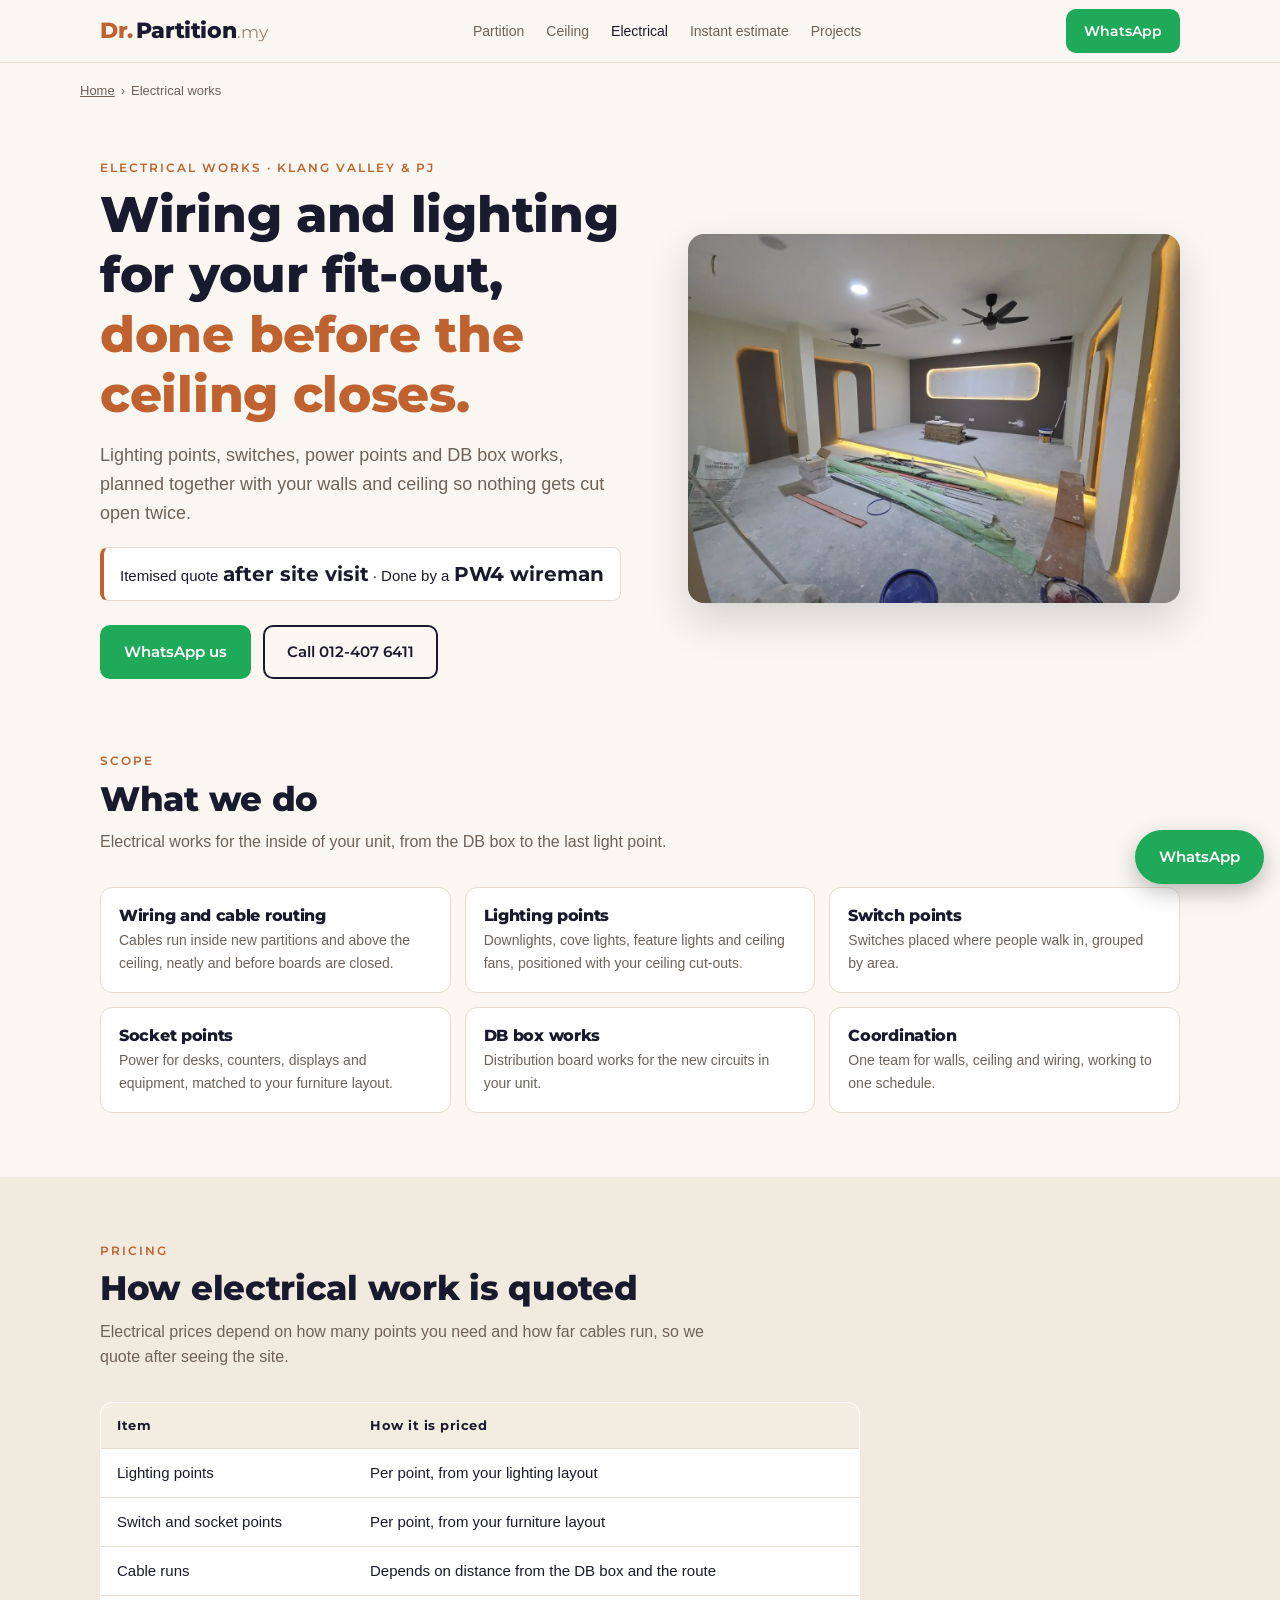
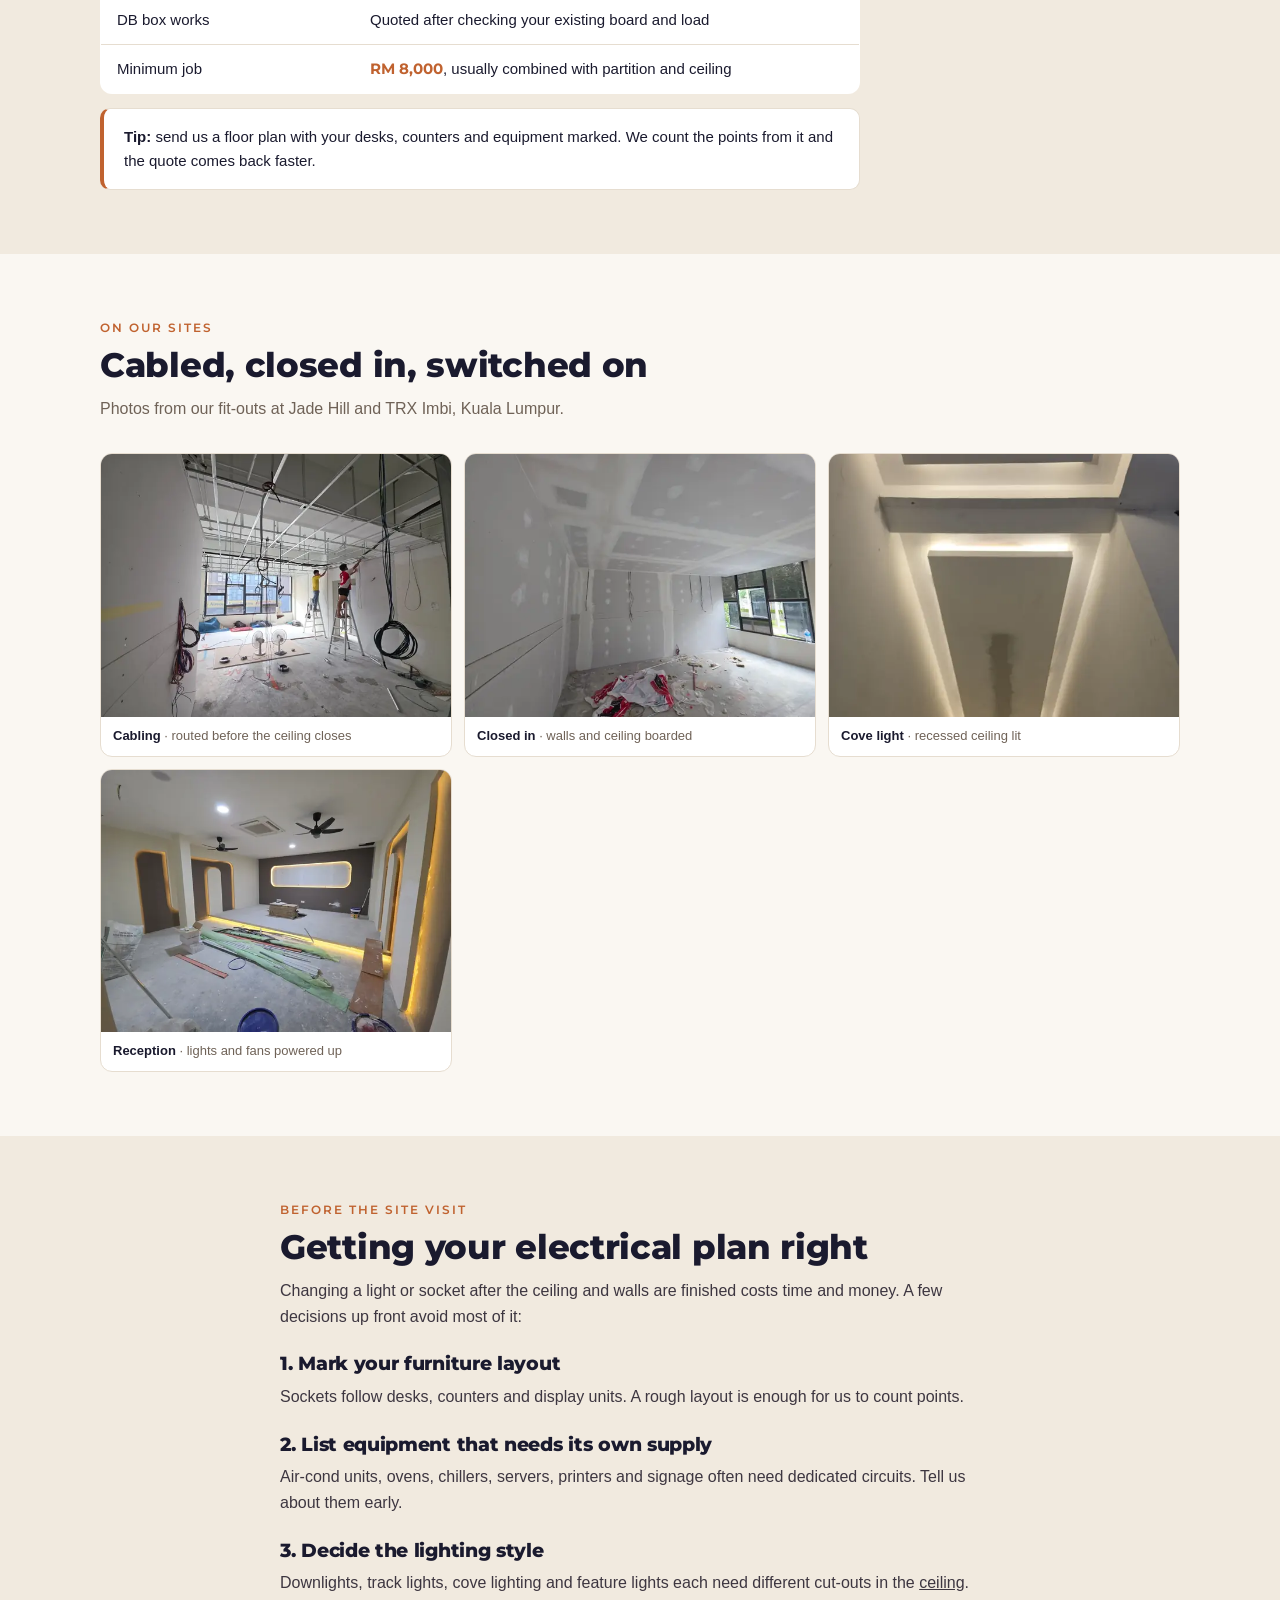
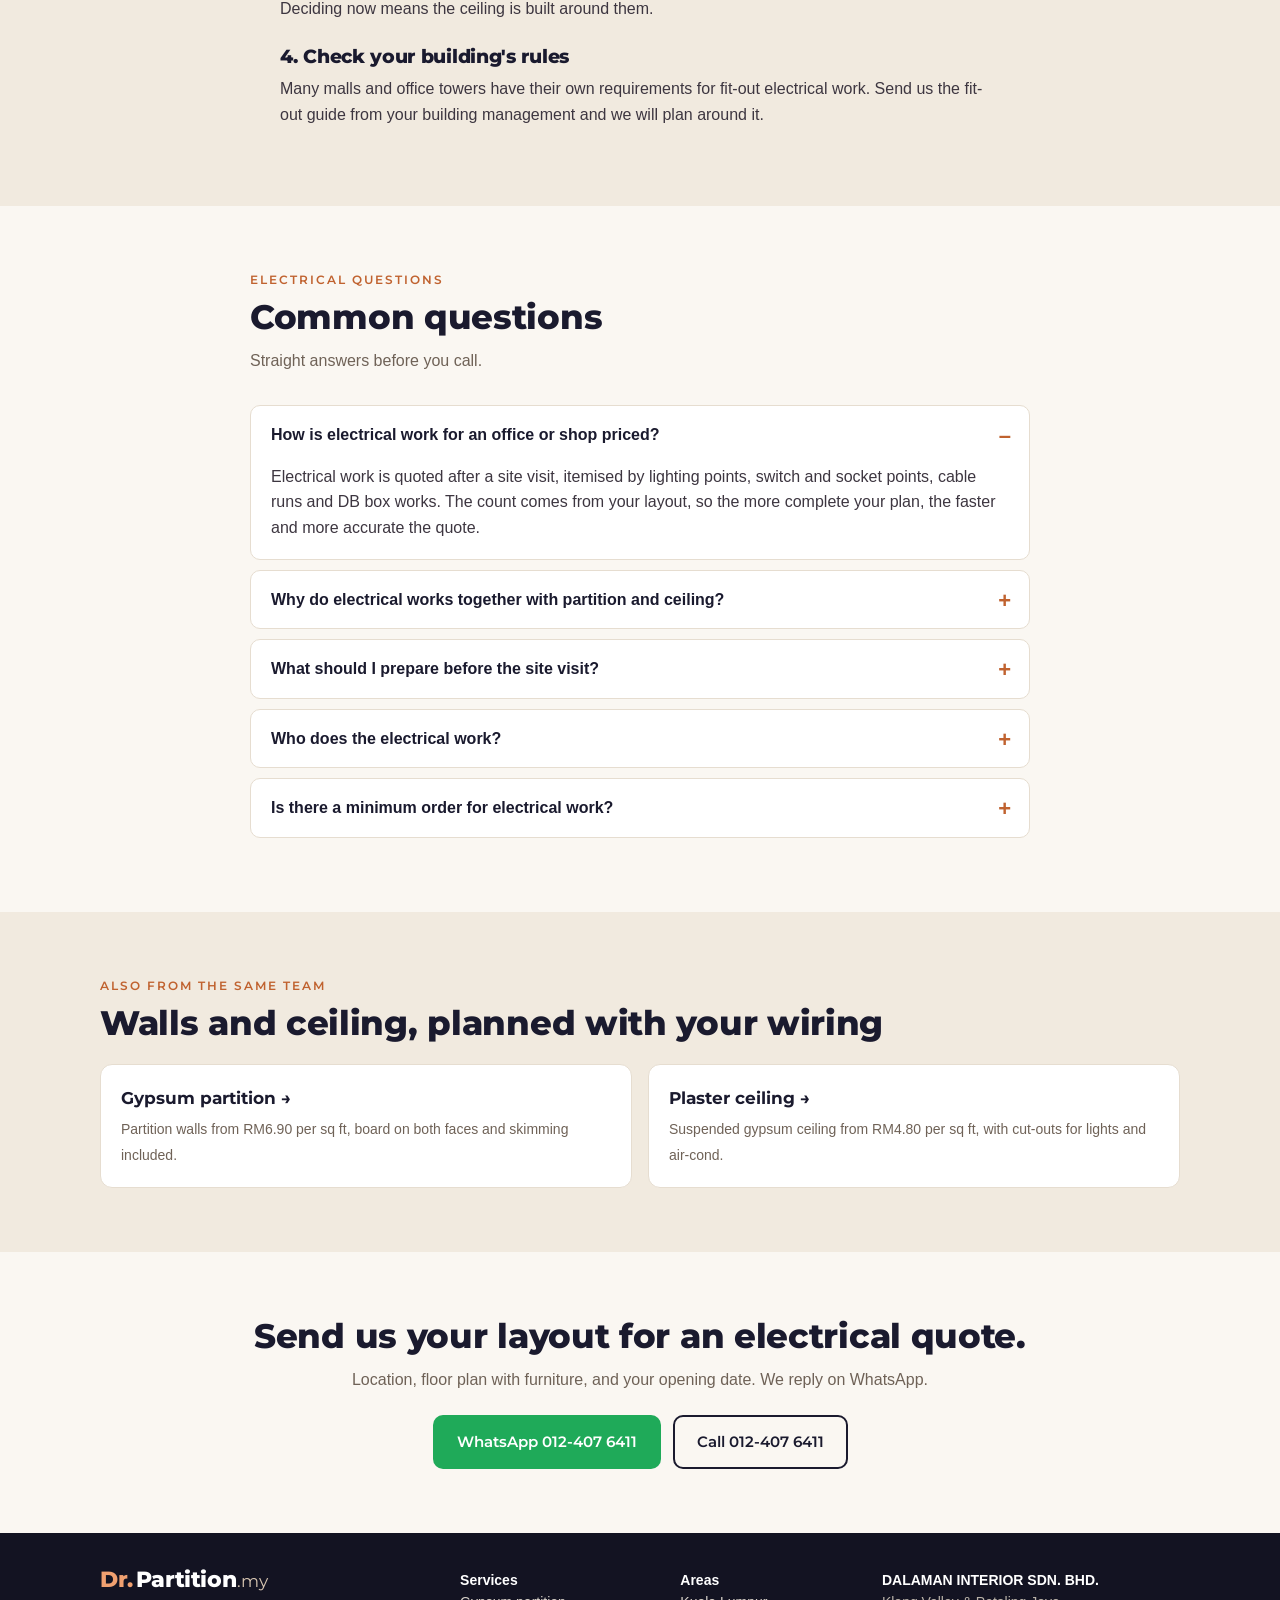
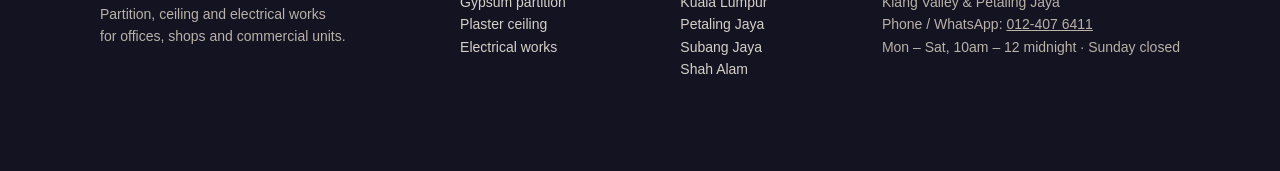
==== commit fcbe8994: "Add opening hours, PW4 wireman, project names, 72-hour quote Co-Authored-By: Claude Opus 5.5 <norepl" ====
--- a/electrical/index.html
+++ b/electrical/index.html
@@ -47,6 +47,7 @@
     {"@type":"Question","name":"How is electrical work for an office or shop priced?","acceptedAnswer":{"@type":"Answer","text":"Electrical work is quoted after a site visit, itemised by lighting points, switch and socket points, cable runs and DB box works. The count comes from your layout, so the more complete your plan, the faster and more accurate the quote."}},
     {"@type":"Question","name":"Why do electrical works together with partition and ceiling?","acceptedAnswer":{"@type":"Answer","text":"Cables have to run inside the walls and above the ceiling before the boards are closed. When one team does all three, wiring is pulled at the right moment and nothing has to be cut open again."}},
     {"@type":"Question","name":"What should I prepare before the site visit?","acceptedAnswer":{"@type":"Answer","text":"A floor plan with your furniture layout, where you want lights, switches and power points, and any equipment that needs its own supply such as air-cond, ovens, servers or signage."}},
+    {"@type":"Question","name":"Who does the electrical work?","acceptedAnswer":{"@type":"Answer","text":"Our electrical works are carried out by a PW4 wireman, certified for single-phase and three-phase wiring. That covers the lighting, power points and DB box works a typical office or shop fit-out needs."}},
     {"@type":"Question","name":"Is there a minimum order for electrical work?","acceptedAnswer":{"@type":"Answer","text":"Our minimum job is RM 8,000. Most clients combine electrical work with partition and ceiling works for their fit-out, which usually brings the job above the minimum."}}
   ]
 }
@@ -76,7 +77,7 @@
       <div class="eyebrow">Electrical works · Klang Valley &amp; PJ</div>
       <h1>Wiring and lighting for your fit-out, <em>done before the ceiling closes.</em></h1>
       <p class="sub">Lighting points, switches, power points and DB box works, planned together with your walls and ceiling so nothing gets cut open twice.</p>
-      <div class="price-line">Itemised quote <b>after site visit</b></div>
+      <div class="price-line">Itemised quote <b>after site visit</b> · Done by a <b>PW4 wireman</b></div>
       <div class="cta-row">
         <a class="btn btn-wa" data-wa="Hi Dr. Partition, I'd like a quote for electrical works.">WhatsApp us</a>
         <a class="btn btn-line" href="tel:+60124076411">Call 012-407 6411</a>
@@ -125,7 +126,7 @@
   <div class="wrap">
     <div class="eyebrow">On our sites</div>
     <h2>Cabled, closed in, switched on</h2>
-    <p class="lead">Photos from two commercial fit-outs in Kuala Lumpur.</p>
+    <p class="lead">Photos from our fit-outs at Jade Hill and TRX Imbi, Kuala Lumpur.</p>
     <div class="strip">
       <figure><img loading="lazy" src="../img/a5-cabling-s.webp" width="600" height="450" alt="Electrical cables routed through the ceiling space"><figcaption><b>Cabling</b> · routed before the ceiling closes</figcaption></figure>
       <figure><img loading="lazy" src="../img/a6-walls-ceiling-s.webp" width="600" height="450" alt="Walls and ceiling boarded after cabling"><figcaption><b>Closed in</b> · walls and ceiling boarded</figcaption></figure>
@@ -159,6 +160,7 @@
     <details open><summary>How is electrical work for an office or shop priced?</summary><p>Electrical work is quoted after a site visit, itemised by lighting points, switch and socket points, cable runs and DB box works. The count comes from your layout, so the more complete your plan, the faster and more accurate the quote.</p></details>
     <details><summary>Why do electrical works together with partition and ceiling?</summary><p>Cables have to run inside the walls and above the ceiling before the boards are closed. When one team does all three, wiring is pulled at the right moment and nothing has to be cut open again.</p></details>
     <details><summary>What should I prepare before the site visit?</summary><p>A floor plan with your furniture layout, where you want lights, switches and power points, and any equipment that needs its own supply such as air-cond, ovens, servers or signage.</p></details>
+    <details><summary>Who does the electrical work?</summary><p>Our electrical works are carried out by a PW4 wireman, certified for single-phase and three-phase wiring. That covers the lighting, power points and DB box works a typical office or shop fit-out needs.</p></details>
     <details><summary>Is there a minimum order for electrical work?</summary><p>Our minimum job is RM 8,000. Most clients combine electrical work with partition and ceiling works for their fit-out, which usually brings the job above the minimum.</p></details>
   </div>
 </section>
@@ -207,7 +209,8 @@
     <div>
       <b>DALAMAN INTERIOR SDN. BHD.</b><br>
       Klang Valley &amp; Petaling Jaya<br>
-      Phone / WhatsApp: <a href="tel:+60124076411">012-407 6411</a>
+      Phone / WhatsApp: <a href="tel:+60124076411">012-407 6411</a><br>
+      Mon – Sat, 10am – 12 midnight · Sunday closed
     </div>
   </div>
 </footer>
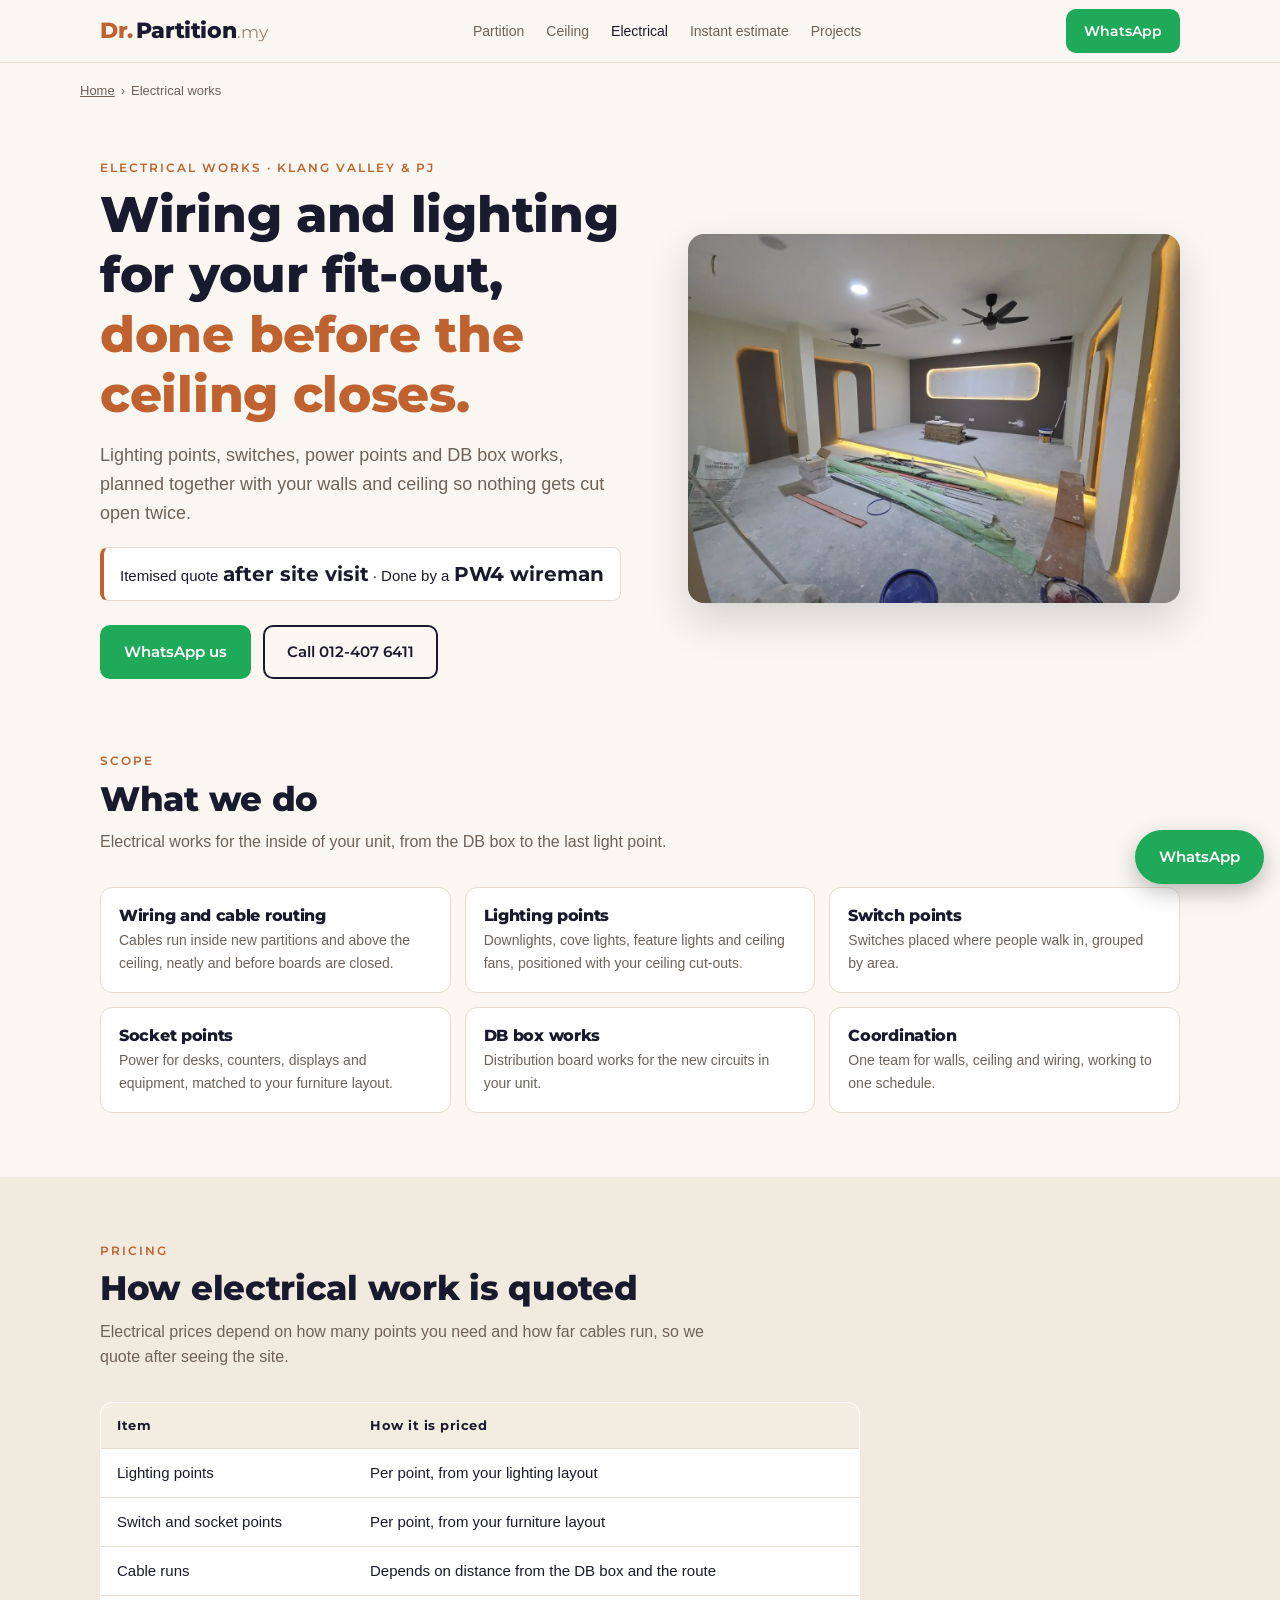
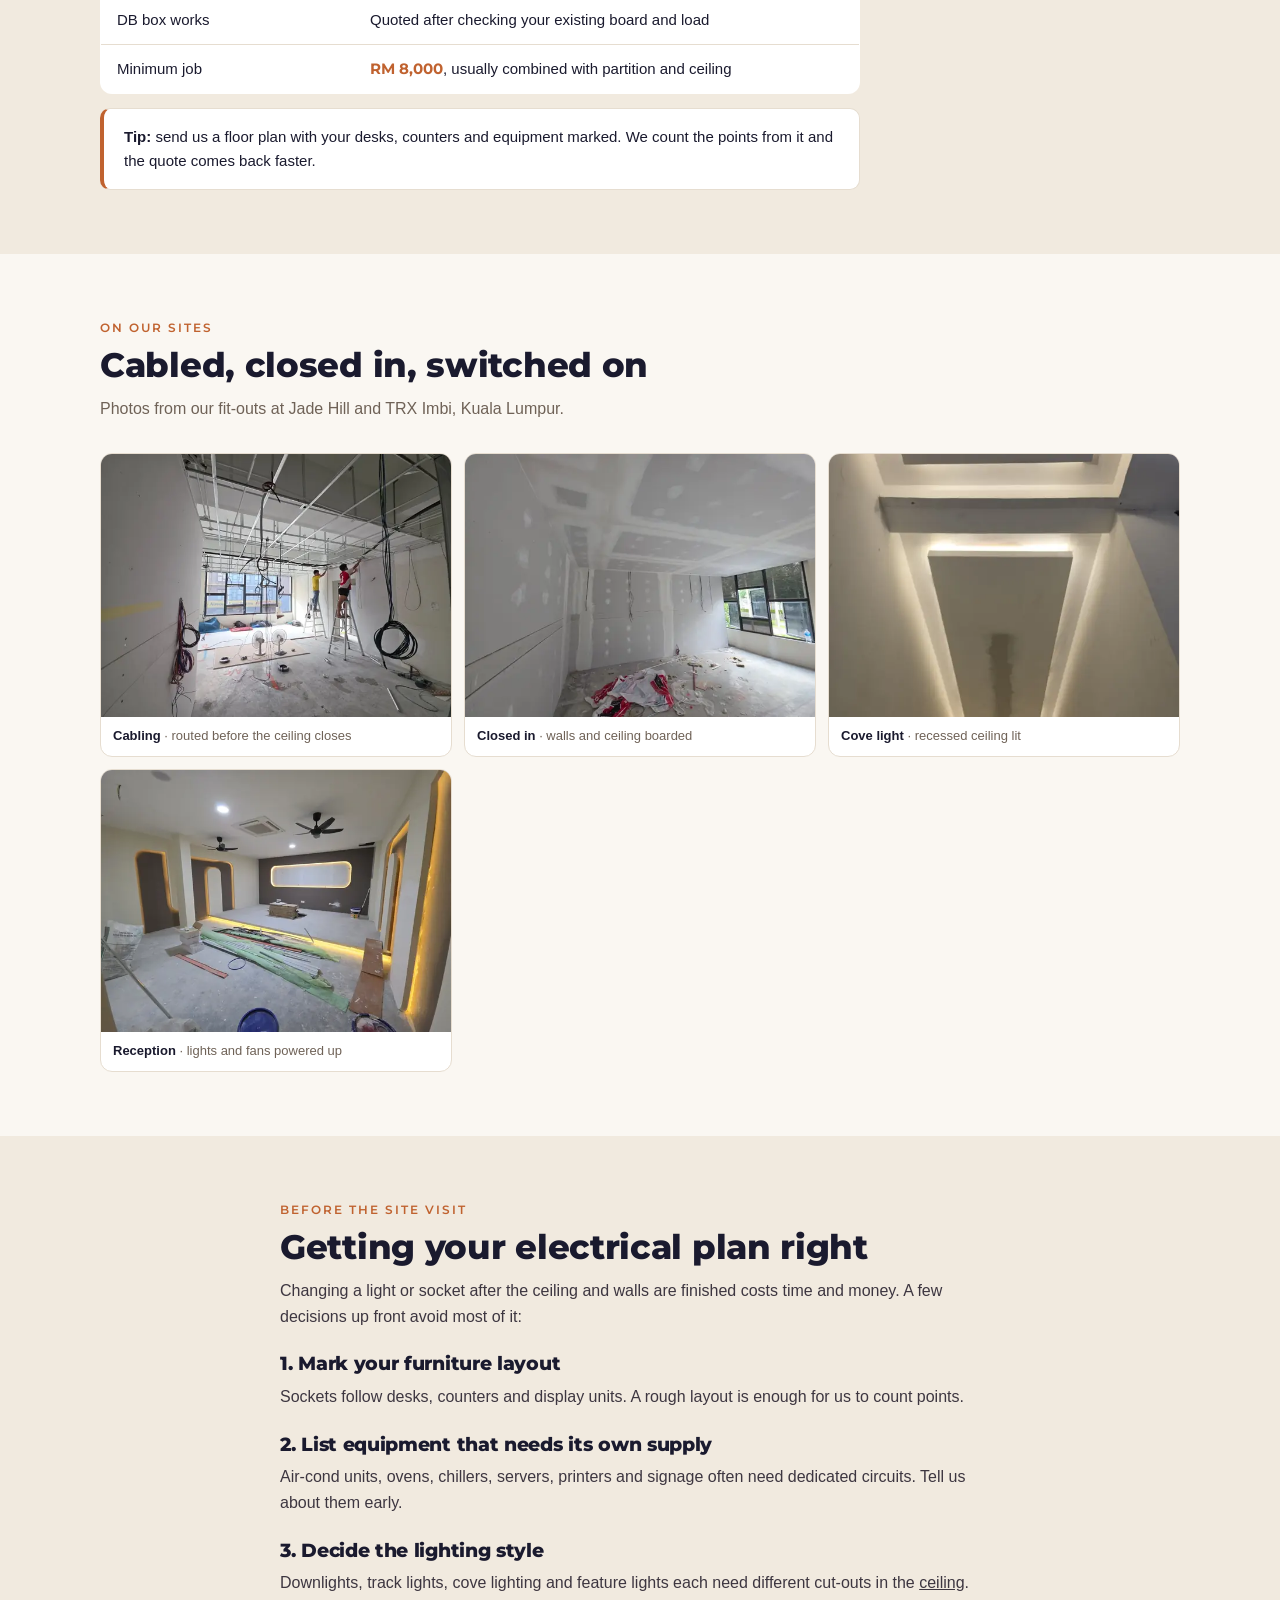
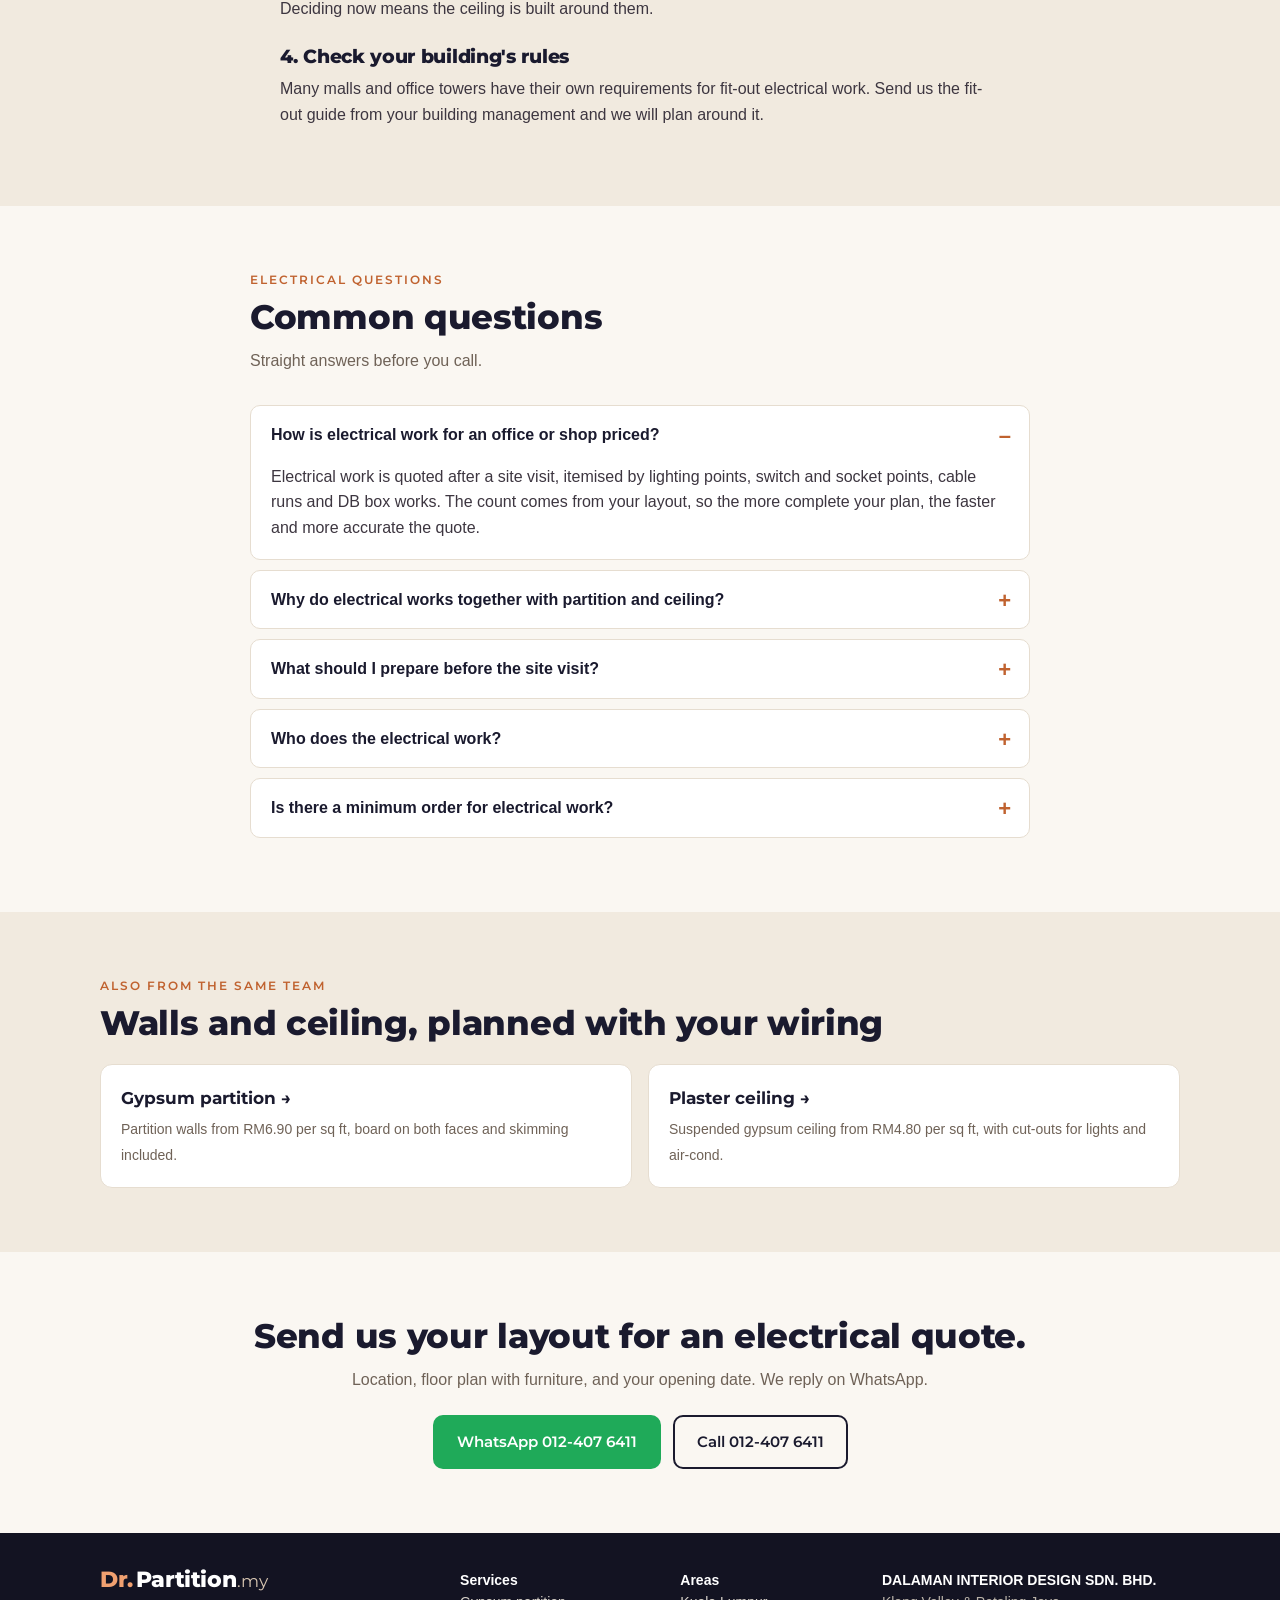
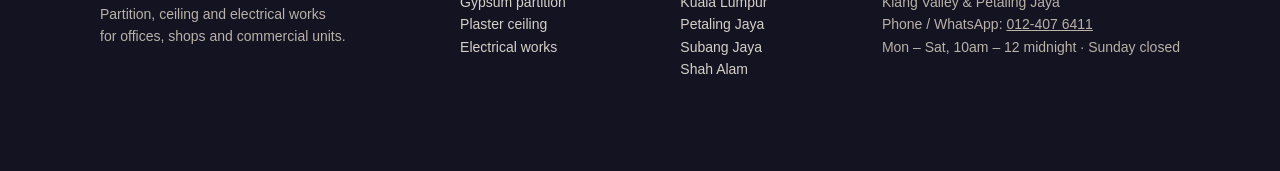
==== commit fbbe1d26: "Correct company name to DALAMAN INTERIOR DESIGN SDN. BHD. Co-Authored-By: Claude Opus 5.5 <noreply@a" ====
--- a/electrical/index.html
+++ b/electrical/index.html
@@ -25,7 +25,7 @@
   "serviceType":"Electrical wiring and lighting installation",
   "url":"https://drpartition.my/electrical/",
   "description":"Wiring and cable routing, lighting points, switch and socket points and DB box works for offices, shops and commercial units, coordinated with partition and ceiling works.",
-  "provider":{"@type":"GeneralContractor","name":"Dr. Partition.my","legalName":"DALAMAN INTERIOR SDN. BHD.","telephone":"+60124076411","url":"https://drpartition.my/"},
+  "provider":{"@type":"GeneralContractor","name":"Dr. Partition.my","legalName":"DALAMAN INTERIOR DESIGN SDN. BHD.","telephone":"+60124076411","url":"https://drpartition.my/"},
   "areaServed":[{"@type":"City","name":"Petaling Jaya"},{"@type":"City","name":"Kuala Lumpur"},{"@type":"AdministrativeArea","name":"Klang Valley"}]
 }
 </script>
@@ -207,7 +207,7 @@
       <a href="../partition-ceiling-shah-alam/">Shah Alam</a>
     </div>
     <div>
-      <b>DALAMAN INTERIOR SDN. BHD.</b><br>
+      <b>DALAMAN INTERIOR DESIGN SDN. BHD.</b><br>
       Klang Valley &amp; Petaling Jaya<br>
       Phone / WhatsApp: <a href="tel:+60124076411">012-407 6411</a><br>
       Mon – Sat, 10am – 12 midnight · Sunday closed
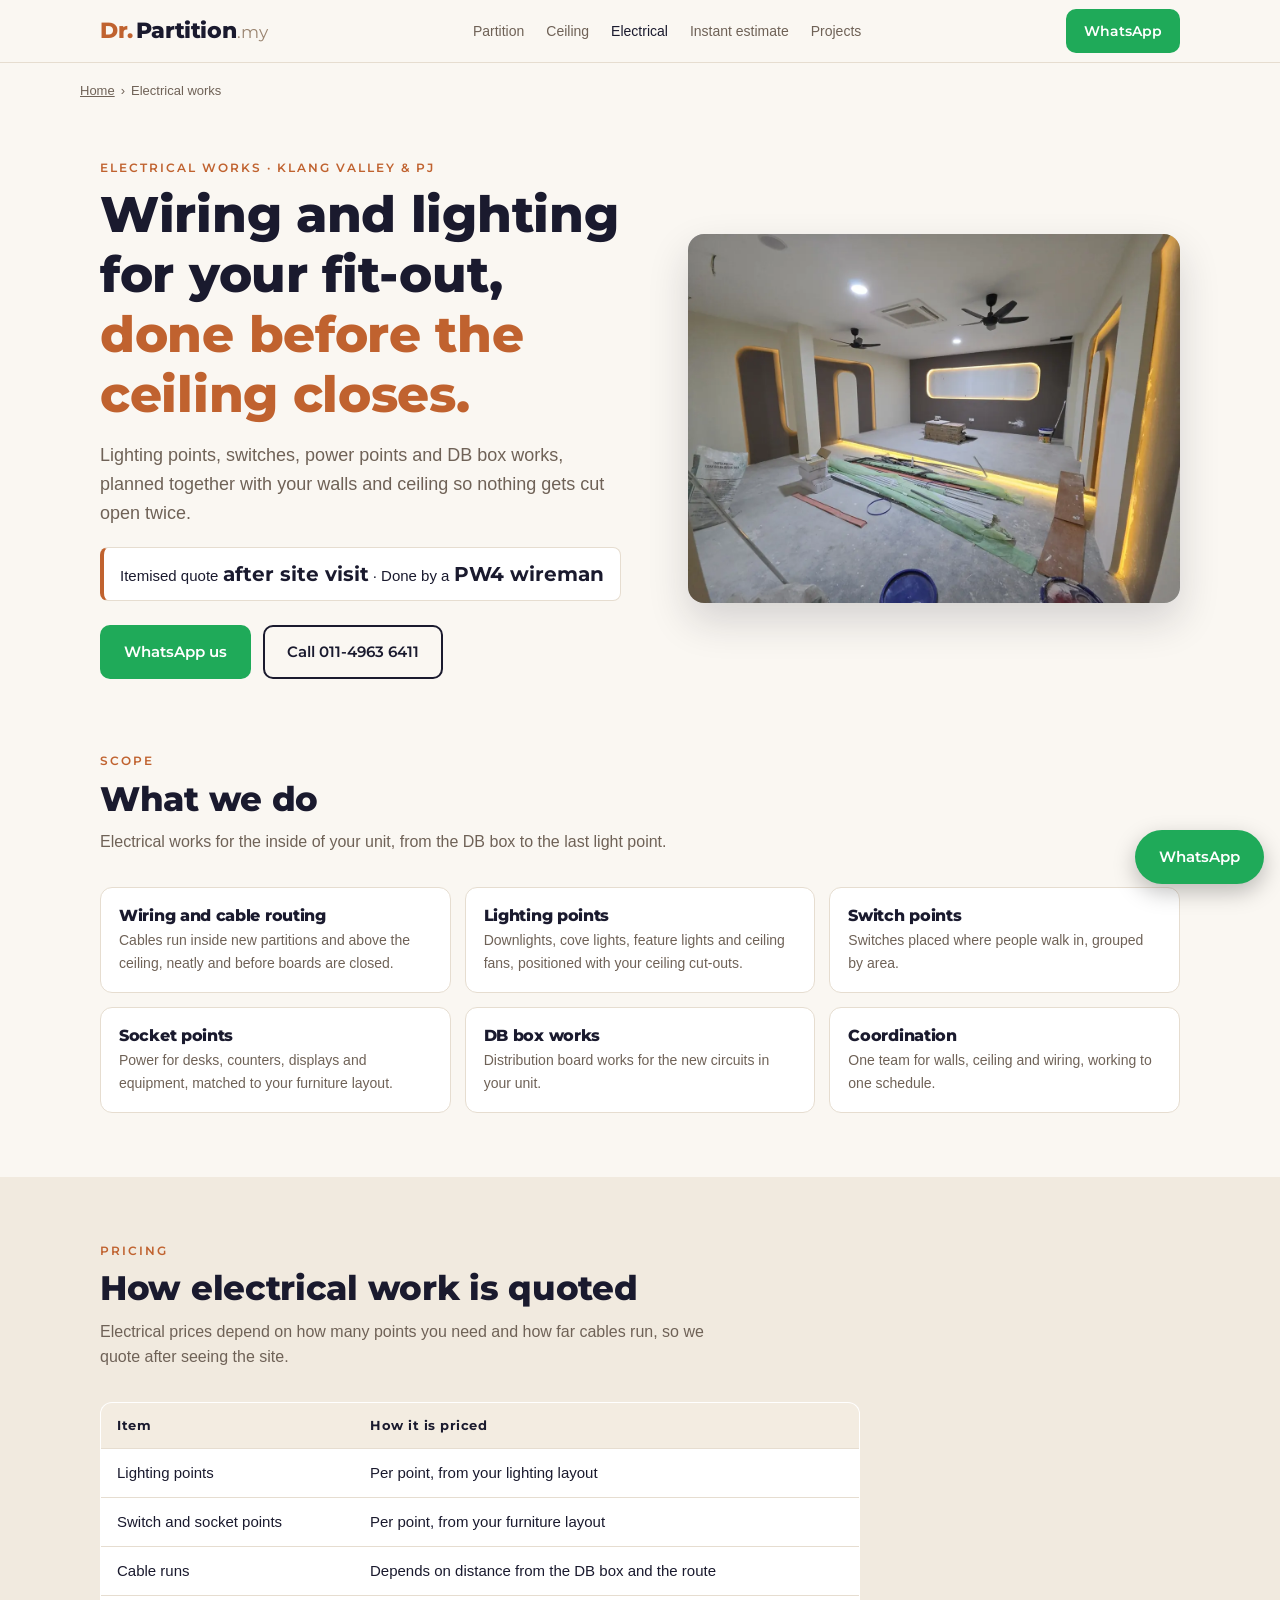
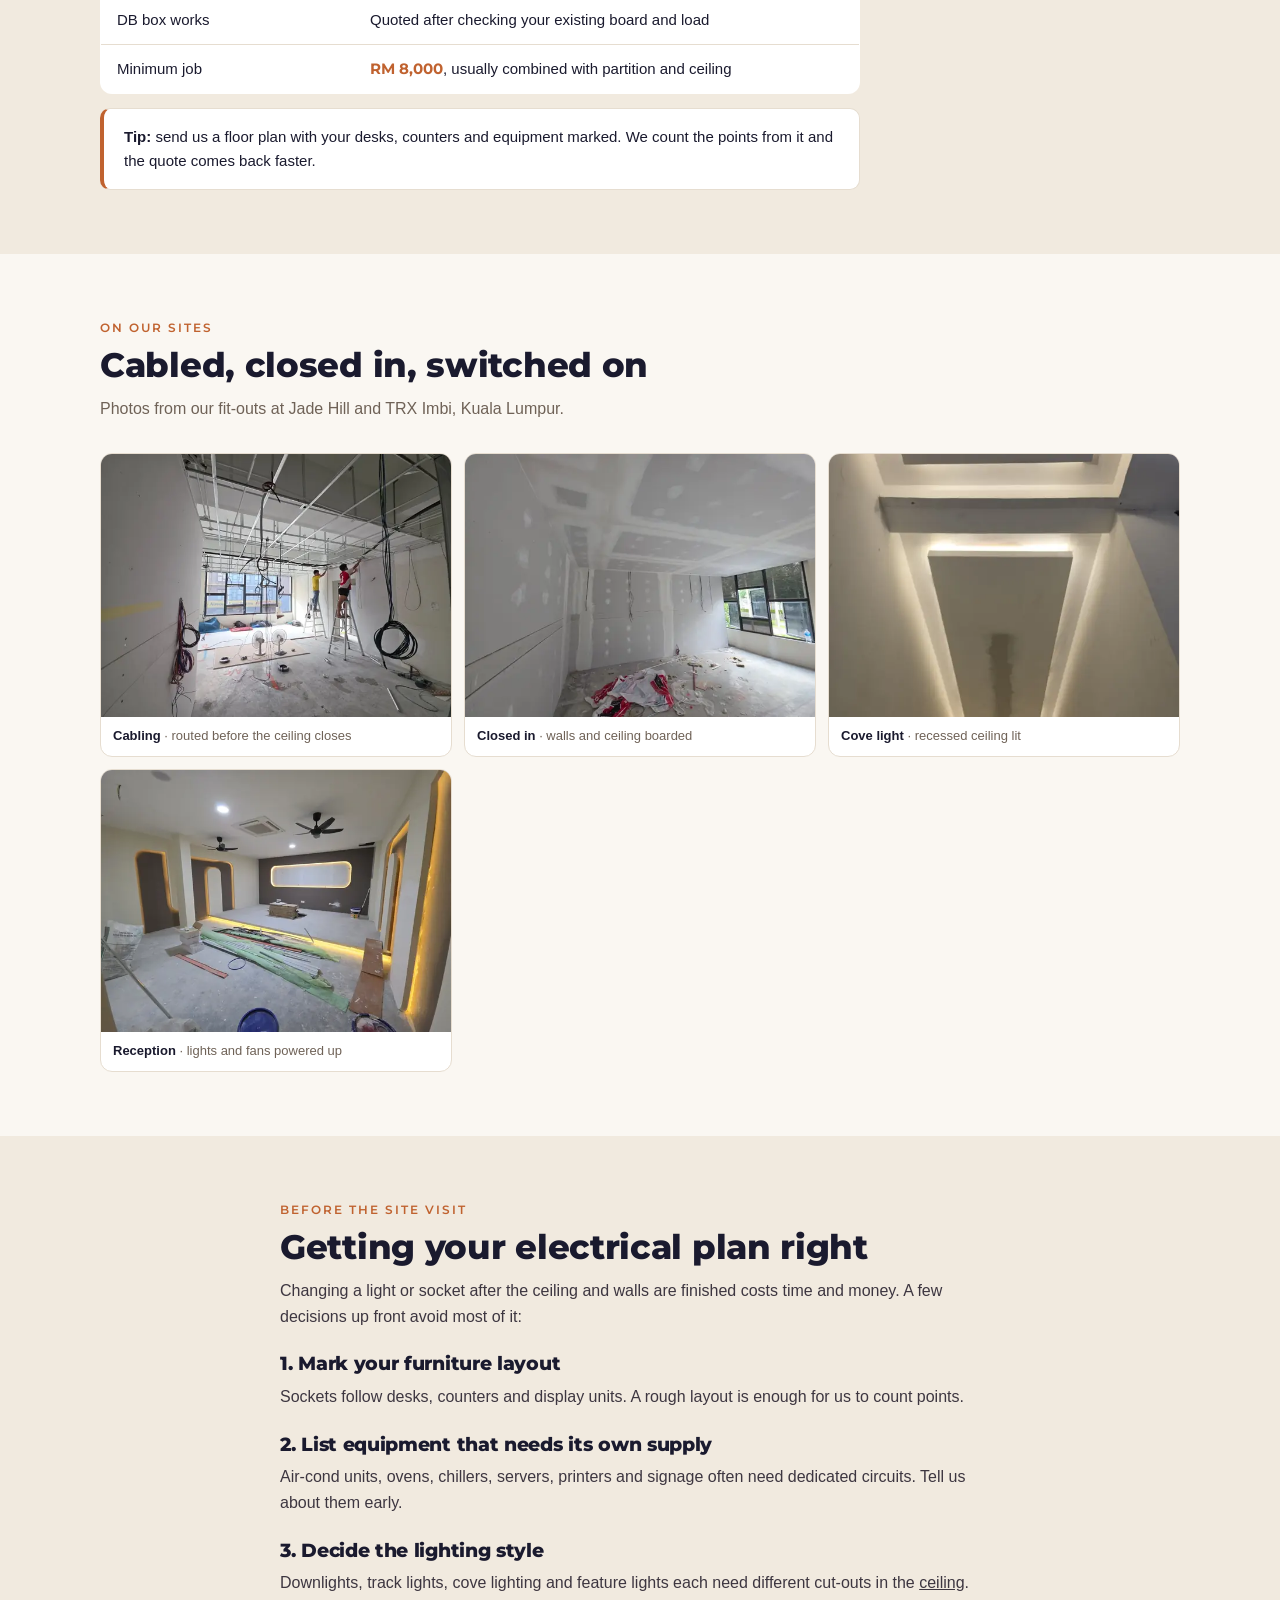
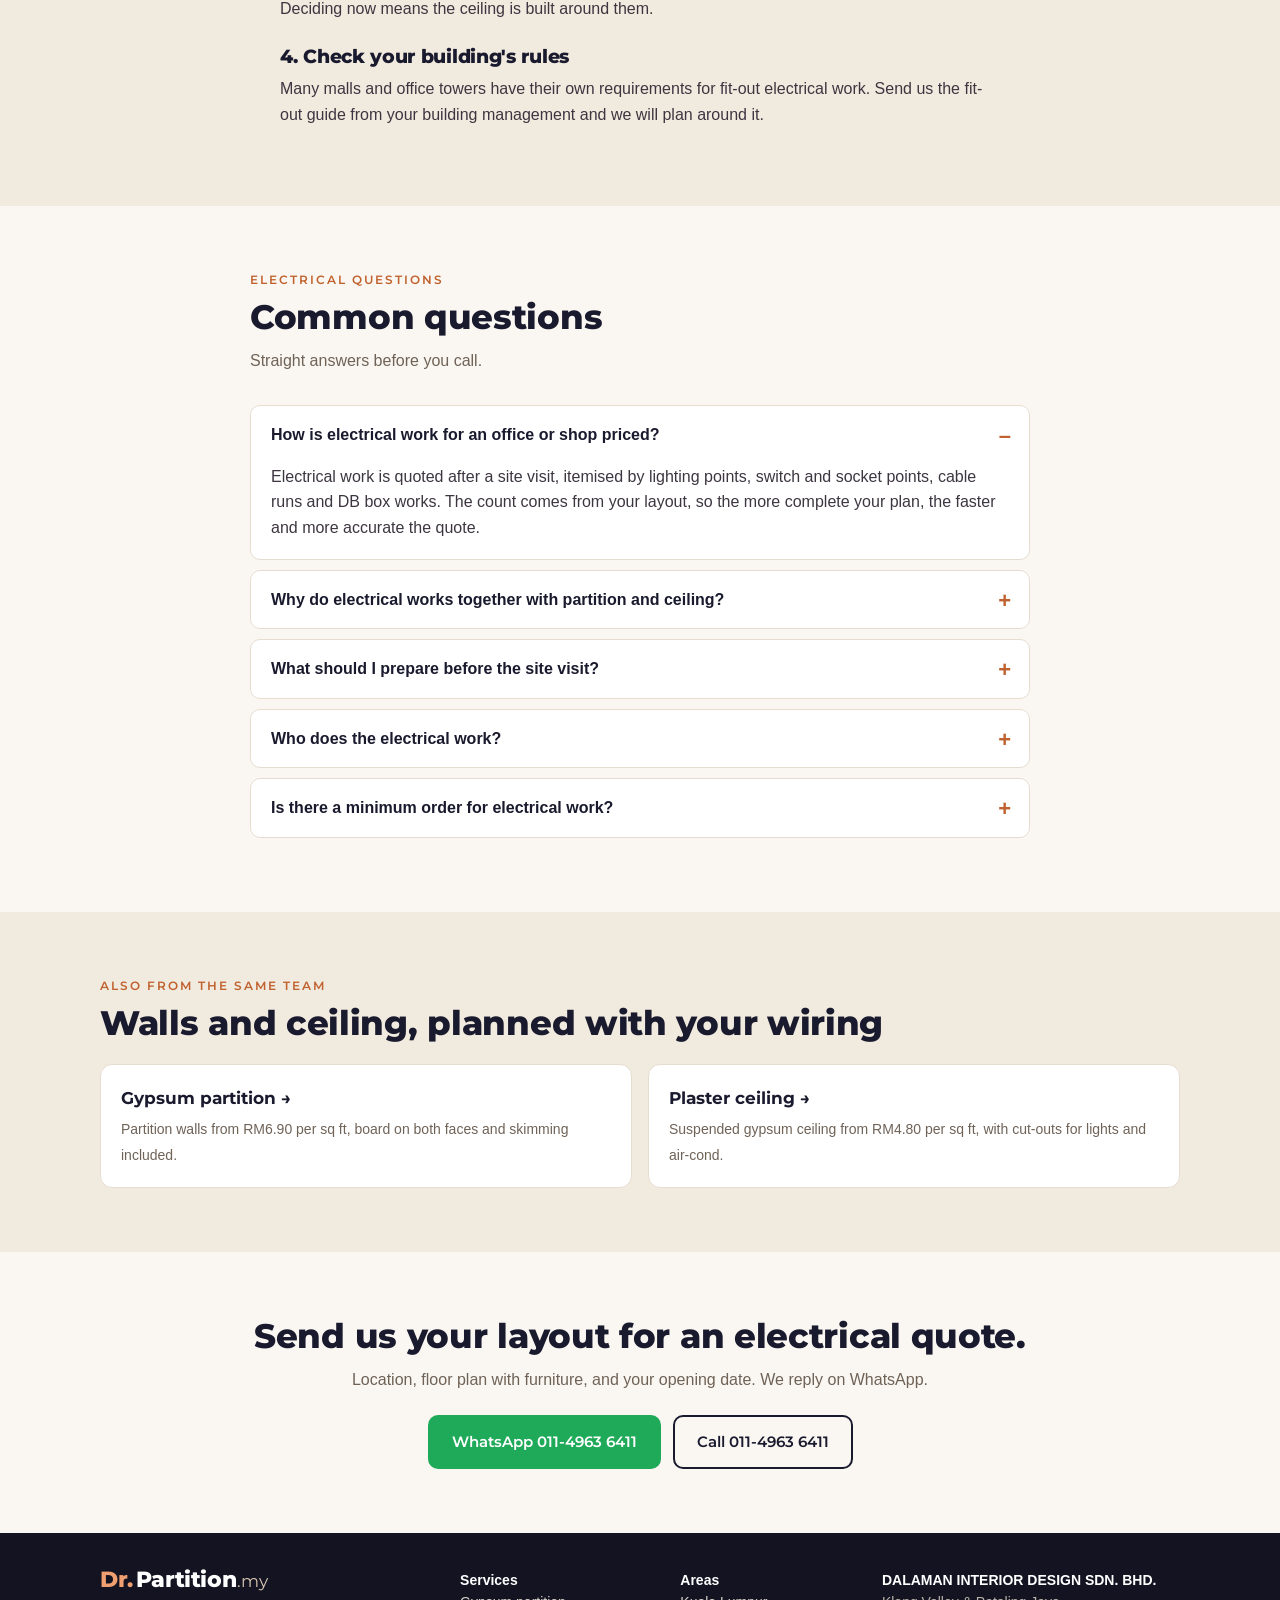
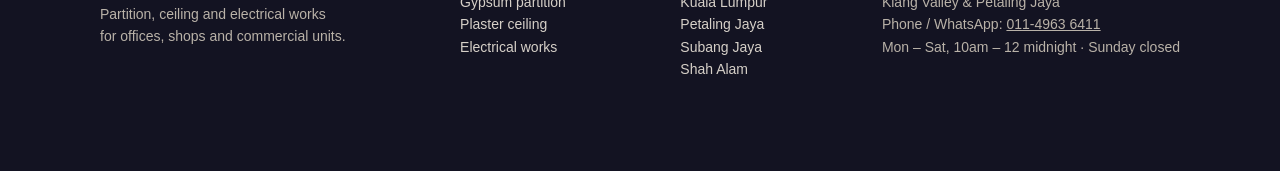
==== commit 2bb472ef: "Change phone and WhatsApp to 011-4963 6411 Co-Authored-By: Claude Opus 5.5 <noreply@anthropic.com>" ====
--- a/electrical/index.html
+++ b/electrical/index.html
@@ -25,7 +25,7 @@
   "serviceType":"Electrical wiring and lighting installation",
   "url":"https://drpartition.my/electrical/",
   "description":"Wiring and cable routing, lighting points, switch and socket points and DB box works for offices, shops and commercial units, coordinated with partition and ceiling works.",
-  "provider":{"@type":"GeneralContractor","name":"Dr. Partition.my","legalName":"DALAMAN INTERIOR DESIGN SDN. BHD.","telephone":"+60124076411","url":"https://drpartition.my/"},
+  "provider":{"@type":"GeneralContractor","name":"Dr. Partition.my","legalName":"DALAMAN INTERIOR DESIGN SDN. BHD.","telephone":"+601149636411","url":"https://drpartition.my/"},
   "areaServed":[{"@type":"City","name":"Petaling Jaya"},{"@type":"City","name":"Kuala Lumpur"},{"@type":"AdministrativeArea","name":"Klang Valley"}]
 }
 </script>
@@ -80,7 +80,7 @@
       <div class="price-line">Itemised quote <b>after site visit</b> · Done by a <b>PW4 wireman</b></div>
       <div class="cta-row">
         <a class="btn btn-wa" data-wa="Hi Dr. Partition, I'd like a quote for electrical works.">WhatsApp us</a>
-        <a class="btn btn-line" href="tel:+60124076411">Call 012-407 6411</a>
+        <a class="btn btn-line" href="tel:+601149636411">Call 011-4963 6411</a>
       </div>
     </div>
     <div class="hero-img"><img src="../img/b5-reception.webp" width="1200" height="900" alt="Reception area with downlights, feature wall lighting and ceiling fans installed" fetchpriority="high"></div>
@@ -181,8 +181,8 @@
     <h2>Send us your layout for an electrical quote.</h2>
     <p style="color:var(--muted)">Location, floor plan with furniture, and your opening date. We reply on WhatsApp.</p>
     <div class="cta-row">
-      <a class="btn btn-wa" data-wa="Hi Dr. Partition, I'd like a quote for electrical works. Location: ">WhatsApp 012-407 6411</a>
-      <a class="btn btn-line" href="tel:+60124076411">Call 012-407 6411</a>
+      <a class="btn btn-wa" data-wa="Hi Dr. Partition, I'd like a quote for electrical works. Location: ">WhatsApp 011-4963 6411</a>
+      <a class="btn btn-line" href="tel:+601149636411">Call 011-4963 6411</a>
     </div>
   </div>
 </section>
@@ -209,7 +209,7 @@
     <div>
       <b>DALAMAN INTERIOR DESIGN SDN. BHD.</b><br>
       Klang Valley &amp; Petaling Jaya<br>
-      Phone / WhatsApp: <a href="tel:+60124076411">012-407 6411</a><br>
+      Phone / WhatsApp: <a href="tel:+601149636411">011-4963 6411</a><br>
       Mon – Sat, 10am – 12 midnight · Sunday closed
     </div>
   </div>
@@ -219,7 +219,7 @@
 
 <script>
 document.querySelectorAll('[data-wa]').forEach(function (a) {
-  a.href = 'https://wa.me/60124076411?text=' + encodeURIComponent(a.getAttribute('data-wa'));
+  a.href = 'https://wa.me/601149636411?text=' + encodeURIComponent(a.getAttribute('data-wa'));
   a.target = '_blank'; a.rel = 'noopener';
 });
 </script>
